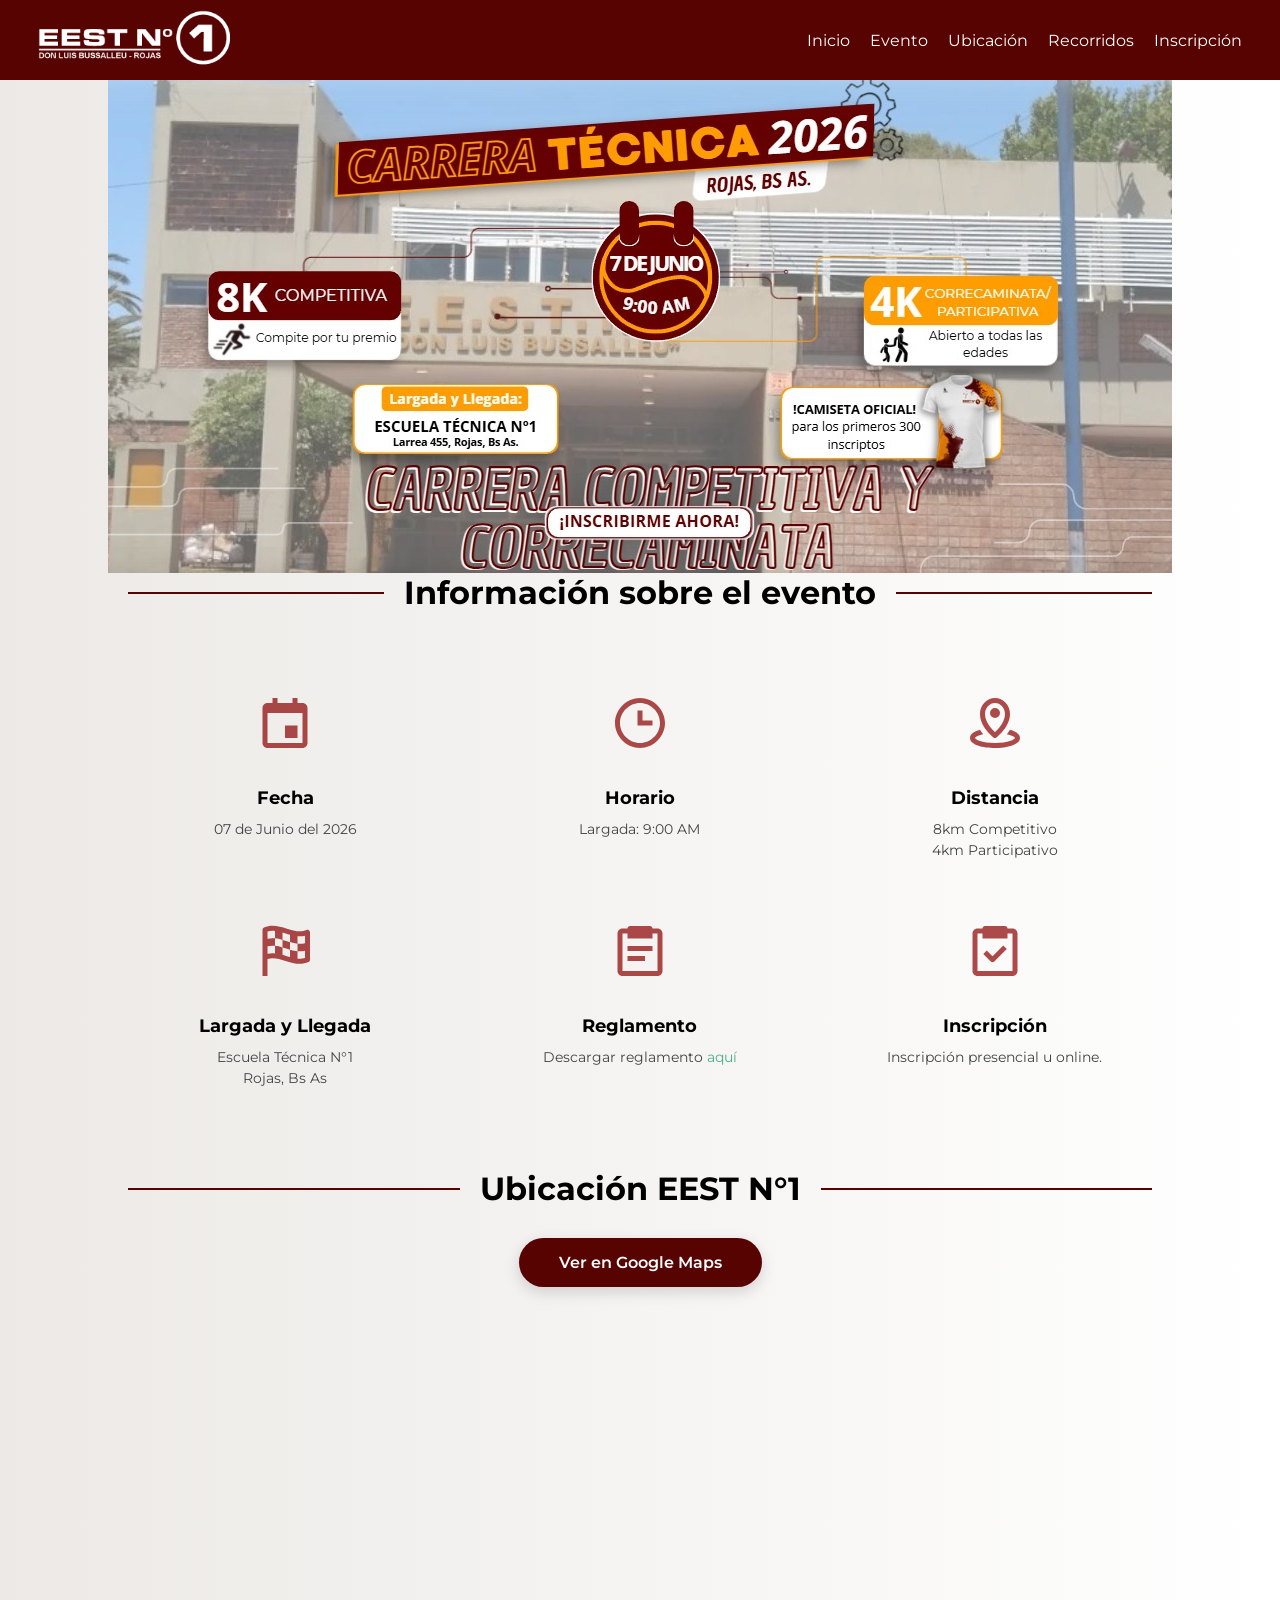
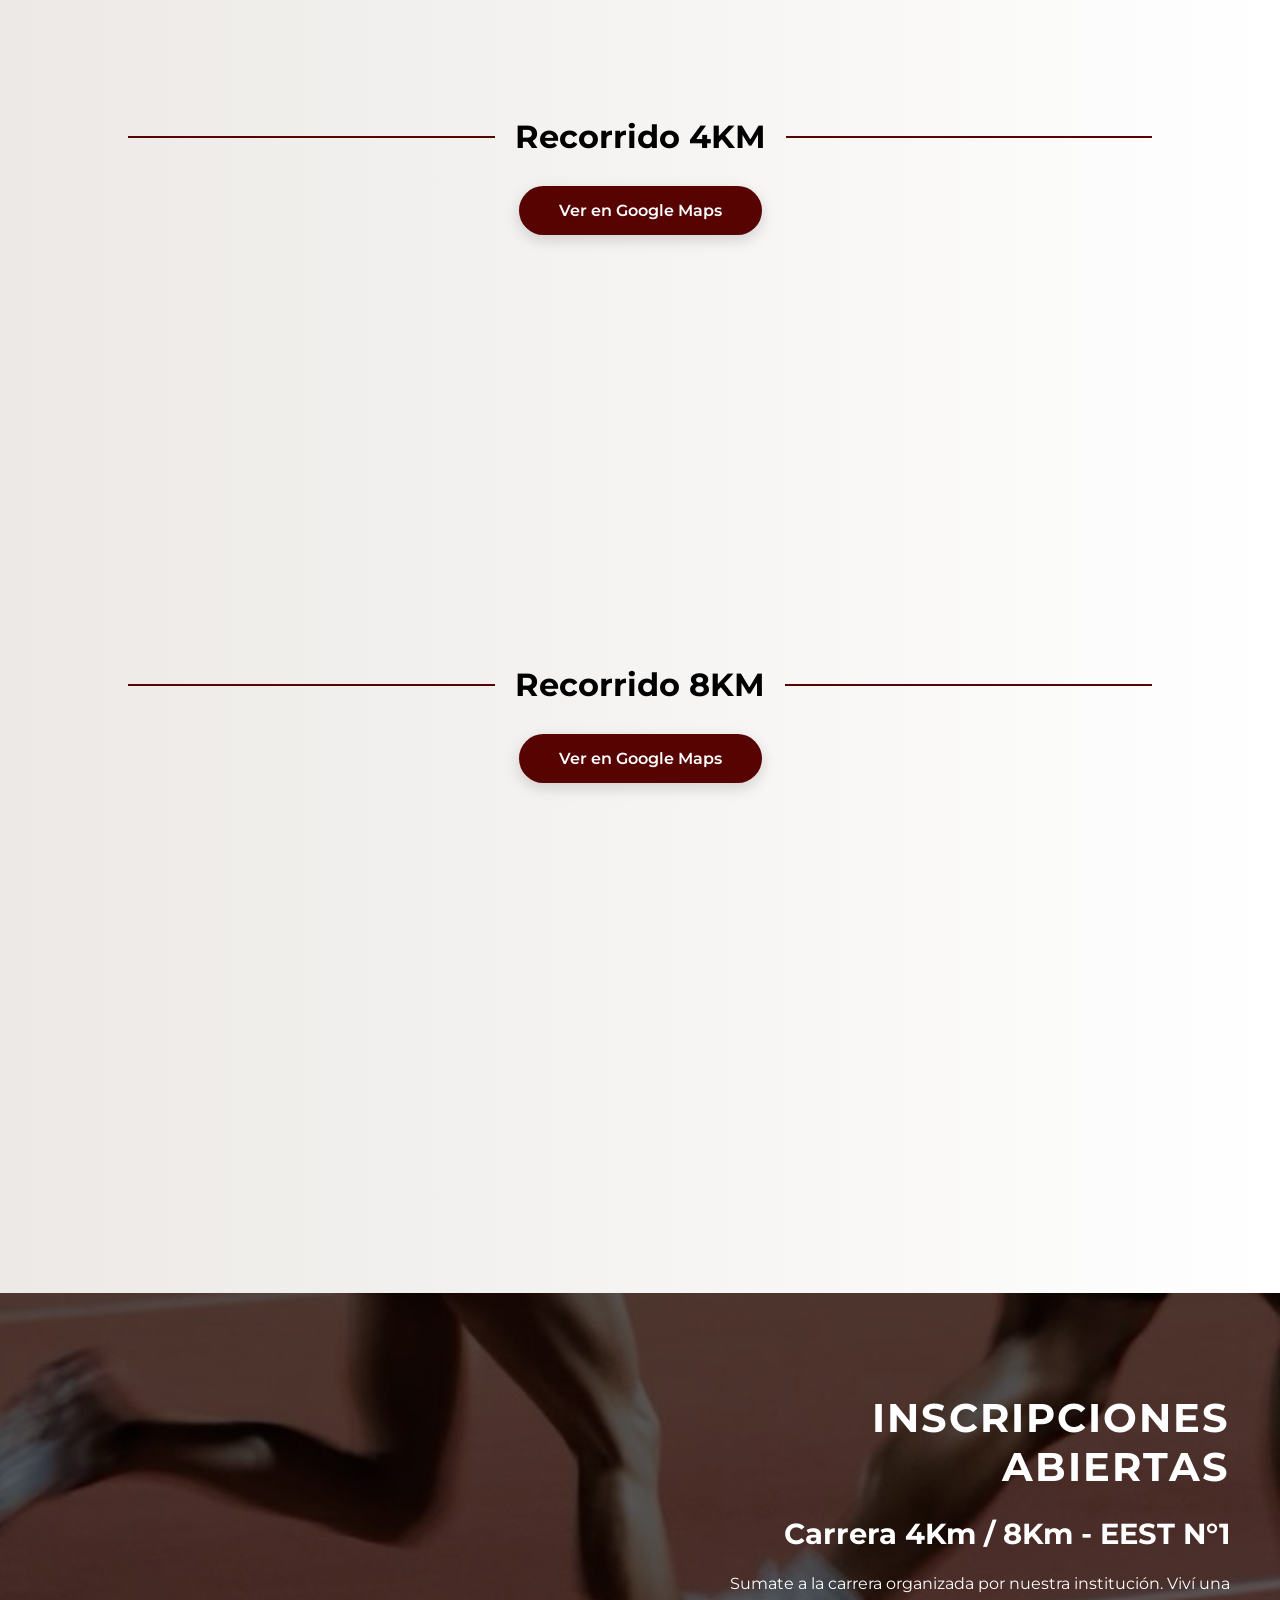
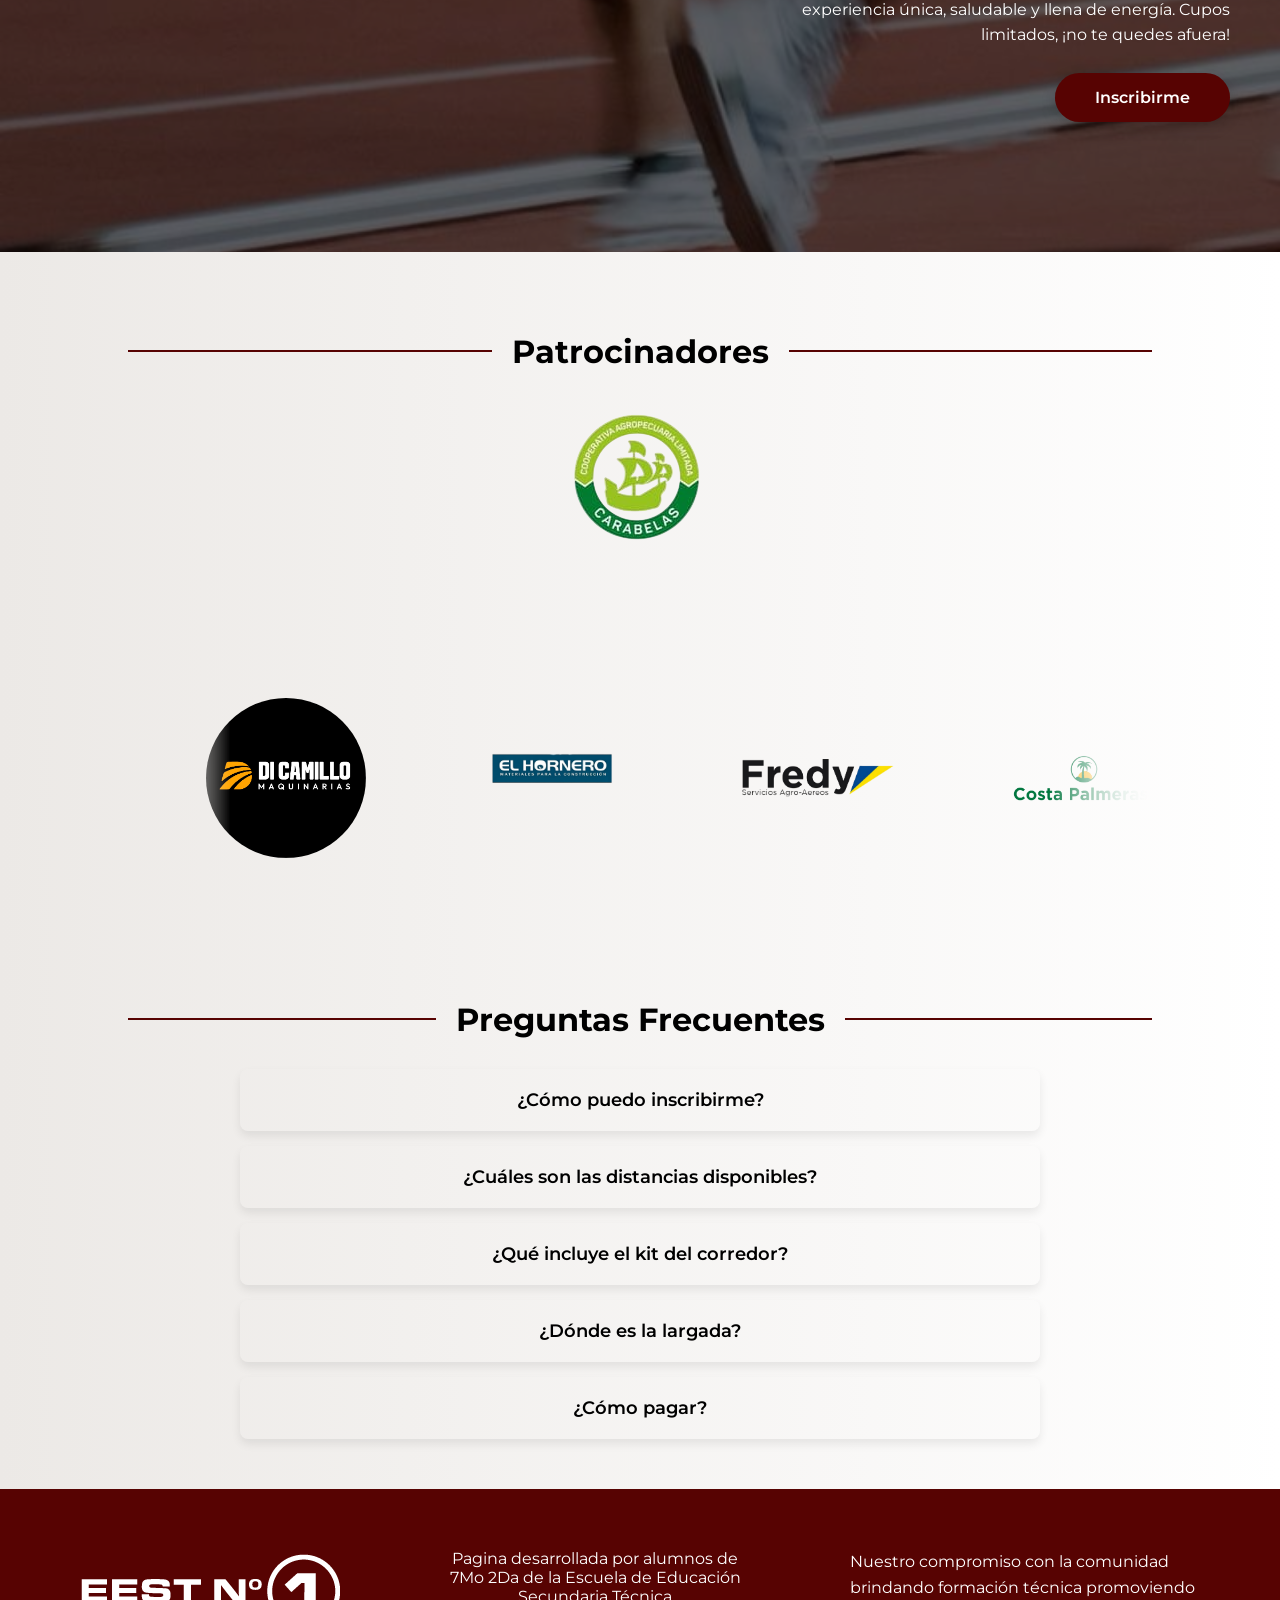
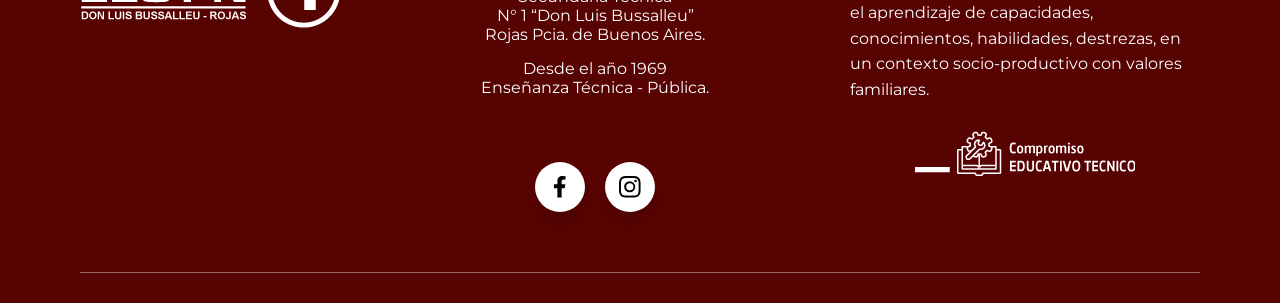
==== index.html @ df6d13e4 "Update index.html" ====
<!DOCTYPE html>
<html lang="es">
<head>
<meta charset="UTF-8">
<meta name="viewport" content="width=device-width, initial-scale=1.0">
<title>Carrera Tecnica | Inicio</title>
<link rel="stylesheet" href="styles.css">
<link rel="stylesheet" href="footer.css">
<link rel="preconnect" href="https://fonts.googleapis.com">
<link rel="preconnect" href="https://fonts.gstatic.com" crossorigin>
<link rel="icon" type="image/png" href="img/juan">
<link href="https://fonts.googleapis.com/css2?family=Dancing+Script:wght@400..700&family=GFS+Didot&family=Montserrat:ital,wght@0,100..900;1,100..900&display=swap" rel="stylesheet">
</head>
<body>

<nav class="navbar">
    <a href="index.html" id="logo">
        <img src="img/logotecnicablanco.png" alt="Logo">
    </a>
    
    <ul class="nav-menu">
        <li><a href="https://eestn1.github.io/EESTN1/">Inicio</a></li>
        <li><a href="#evento">Evento</a></li>
        <li><a href="#ubicacion">Ubicación</a></li>
        <li><a href="#recorridos">Recorridos</a></li>
        <li><a href="form.html">Inscripción</a></li>
    </ul>
    <div class="hamburger">
            <span></span>
            <span></span>
            <span></span>
    </div>

</nav>

<header class="hero">
    <a href="form.html">
        <picture>
            <source media="(max-width: 1024px)" srcset="img/flyercelular.jpeg">
            <img src="img/flyerescuela2.jpeg" alt="">
        </picture>
    </a>
</header>


<section class="info-carrera section" id="evento">
    <h2>Información sobre el evento</h2>
<div class="info-grid">

<div class="info-item">
<img src="icons/bx-calendar-event.svg" alt="">
<h3>Fecha</h3>
<p>07 de Junio del 2026</p>
</div>

<div class="info-item">
<img src="icons/bx-clock.svg" alt="">
<h3>Horario</h3>
<p>Largada: 9:00 AM</p>
</div>

<div class="info-item">
<img src="icons/bx-location-alt-2.svg" alt="">
<h3>Distancia</h3>
<p>8km Competitivo<br>4km Participativo</p>
</div>

<div class="info-item">
<img src="icons/bx-flag-chequered.svg" alt="">
<h3>Largada y Llegada</h3>
<p>Escuela Técnica N°1<br>Rojas, Bs As</p>
</div>

<div class="info-item">
<img src="icons/bx-clipboard-detail.svg" alt="">
<h3>Reglamento</h3>
<p>Descargar reglamento <a href="img/REGLAMENTO.pdf">aquí</a></p>
</div>

<div class="info-item">
<img src="icons/bx-clipboard-check.svg" alt="">
<h3>Inscripción</h3>
<p>Inscripción presencial u online.</p>
</div>

</div>

</section>


<section class="mapa section" id="ubicacion">

<h2>Ubicación EEST N°1</h2>
<a 
href="https://maps.app.goo.gl/jA36ENXCxwwSy51i8?g_st=aw" 
target="_blank" 
class="btn">
Ver en Google Maps
</a>

<div class="mapa-container">

<iframe src="https://www.google.com/maps/embed?pb=!1m18!1m12!1m3!1d3299.773086565177!2d-60.738857599999996!3d-34.2032737!2m3!1f0!2f0!3f0!3m2!1i1024!2i768!4f13.1!3m3!1m2!1s0x95b857173bed831d%3A0xd2a5bfb184d5431d!2sEscuela%20Tecnica%20N%C3%BAmero%201%20Luis%20Busalleu!5e0!3m2!1ses-419!2sar!4v1773706766606!5m2!1ses-419!2sar" width="600" height="450" style="border:0;" allowfullscreen="" loading="lazy" referrerpolicy="no-referrer-when-downgrade"></iframe>

</div>

</section>

<section class="mapa section" id="recorridos">

<h2>Recorrido 4KM</h2>
<a 
href="https://www.google.com/maps/d/embed?mid=1Mu95A45RGHjmmuVqJj4mWYNo9ZZLLTU&ehbc=2E312F" 
target="_blank" 
class="btn">
Ver en Google Maps
</a>

<div class="mapa-container mapitadown">

<iframe src="https://www.google.com/maps/d/embed?mid=1Mu95A45RGHjmmuVqJj4mWYNo9ZZLLTU&ehbc=2E312F" width="640" height="480"></iframe>

</div>

</section>

<section class="mapa section" id="ubicacion">

<h2>Recorrido 8KM</h2>
<a 
href="https://www.google.com/maps/d/embed?mid=15_bU_yK0G8Tf-vPU9iKFI0D5HXNZdhg&ehbc=2E312F" 
target="_blank" 
class="btn">
Ver en Google Maps
</a>

<div class="mapa-container mapitadown">

<iframe src="https://www.google.com/maps/d/embed?mid=15_bU_yK0G8Tf-vPU9iKFI0D5HXNZdhg&ehbc=2E312F" width="640" height="480"></iframe>

</div>

</section>

<section class="hero-inscripcion">
    <div class="overlay"></div>

    <div class="contenido">
    <h2> INSCRIPCIONES ABIERTAS </h2>
    <h3>Carrera 4Km / 8Km - EEST N°1</h3>

    <p>
        Sumate a la carrera organizada por nuestra institución.
        Viví una experiencia única, saludable y llena de energía.
        Cupos limitados, ¡no te quedes afuera!
    </p>

    <a href="form.html" class="btn">
        Inscribirme
    </a>
    </div>
</section>
<section id="Patrocinadores" class="section">
    
    <h2>Patrocinadores</h2>

    <div class="copfija">
        <img src="img/copcarabelas-Photoroom.png">
    </div>
    
    <div class="carrusel">

         <div class="carrusel">


        <div class="grupo">
            <div class="card"><img src="img/dicamilo.png" id="pura3"></div>
            <div class="card"><img src="img/elhornerophoyoroom.png"></div>
            <div class="card"><img src="img/image-Photoroom.png"></div>
            <div class="card"><img src="img/costapal-Photoroom.png"></div>

            <div class="card"><img src="img/dicamilo.png" id="pura3"></div>
            <div class="card"><img src="img/image-Photoroom.png"></div>
            <div class="card"><img src="img/elhornerophoyoroom.png"></div>
            <div class="card"><img src="img/axionph.png"></div>

            <div class="card"><img src="img/dicamilo.png" id="pura3"></div>
            <div class="card"><img src="img/costapal-Photoroom.png"></div>
            <div class="card"><img src="img/image-Photoroom.png"></div>
            <div class="card"><img src="img/elhornerophoyoroom.png"></div>

            <div class="card"><img src="img/dicamilo.png" id="pura3"></div>
            <div class="card"><img src="img/image-Photoroom.png"></div>
            <div class="card"><img src="img/elhornerophoyoroom.png"></div>
            <div class="card"><img src="img/costapal-Photoroom.png"></div>
            <div class="card"><img src="img/echecopar.png"></div>
            
        </div>

        <div aria-hidden class="grupo">
            <div class="card"><img src="img/dicamilo.png" id="pura3"></div>
            <div class="card"><img src="img/elhornerophoyoroom.png"></div>
            <div class="card"><img src="img/image-Photoroom.png"></div>
            <div class="card"><img src="img/costapal-Photoroom.png"></div>

            <div class="card"><img src="img/dicamilo.png" id="pura3"></div>
            <div class="card"><img src="img/image-Photoroom.png"></div>
            <div class="card"><img src="img/elhornerophoyoroom.png"></div>
            <div class="card"><img src="img/axionph.png"></div>

            <div class="card"><img src="img/dicamilo.png" id="pura3"></div>
            <div class="card"><img src="img/costapal-Photoroom.png"></div>
            <div class="card"><img src="img/image-Photoroom.png"></div>
            <div class="card"><img src="img/elhornerophoyoroom.png"></div>

            <div class="card"><img src="img/dicamilo.png" id="pura3"></div>
            <div class="card"><img src="img/image-Photoroom.png"></div>
            <div class="card"><img src="img/elhornerophoyoroom.png"></div>
            <div class="card"><img src="img/costapal-Photoroom.png"></div>
            <div class="card"><img src="img/echecopar.png"></div>
        </div>


    </div>
</section>

<section class="faq section">
    <h2>Preguntas Frecuentes</h2>

    <div class="faq-container">

    <details class="faq-item">
        <summary>¿Cómo puedo inscribirme?</summary>
        <p>Puedes inscribirte completando el formulario online en esta página o de manera presencial en la Escuela Técnica N°1.</p>
    </details>

    <details class="faq-item">
        <summary>¿Cuáles son las distancias disponibles?</summary>
        <p>La carrera contará con dos modalidades: 8 km competitivos y 4 km participativos.</p>
    </details>

    <details class="faq-item">
    <summary>¿Qué incluye el kit del corredor?</summary>
    <p>El kit incluye remera oficial para los primeros 300 inscriptos, número de corredor y medalla finisher al completar la carrera. Hay premios para la carrera de 8km</p>
    </details>

    <details class="faq-item">
    <summary>¿Dónde es la largada?</summary>
    <p>La largada y llegada será en la Escuela Técnica N°1 de Rojas. Larrea 455</p>
    </details>

    <details class="faq-item">
    <summary>¿Cómo pagar?</summary>
    <p>En la sección de la inscripción hay dos métodos de pago: transferencia (CVU, alias) junto a los valores y un contacto para enviar el comprobante de pago, o abonando en efectivo en la institución. </p>
    </details>

    </div>

</section>


<footer class="footer">

    <div class="footer-container">

        <!-- Columna 1 -->
        <div class="footer-left">
            <img src="img/logotecnicablanco.png" alt="">
        </div>

        <!-- Columna 2 -->
        <div class="footer-center">
            <p>
                Pagina desarrollada por alumnos de 7Mo 2Da de la
                Escuela de Educación Secundaria Técnica <br>
                N° 1 “Don Luis Bussalleu” <br>
                Rojas Pcia. de Buenos Aires.
            </p>

            <p class="desde">
                Desde el año 1969 <br>
                Enseñanza Técnica - Pública.
            </p>

            <div class="social">
                <!-- From Uiverse.io by david-mohseni --> 
<ul class="wrapper">
  <li class="icon facebook">
    <span class="tooltip">Facebook</span>
    <svg
      viewBox="0 0 320 512"
      height="1.2em"
      fill="currentColor"
      xmlns="http://www.w3.org/2000/svg"
    >
      <path
        d="M279.14 288l14.22-92.66h-88.91v-60.13c0-25.35 12.42-50.06 52.24-50.06h40.42V6.26S260.43 0 225.36 0c-73.22 0-121.08 44.38-121.08 124.72v70.62H22.89V288h81.39v224h100.17V288z"
      ></path>
    </svg>
  </li>
  <li class="icon instagram">
    <span class="tooltip">Instagram</span>
    <svg
      xmlns="http://www.w3.org/2000/svg"
      height="1.2em"
      fill="currentColor"
      class="bi bi-instagram"
      viewBox="0 0 16 16"
    >
      <path
        d="M8 0C5.829 0 5.556.01 4.703.048 3.85.088 3.269.222 2.76.42a3.917 3.917 0 0 0-1.417.923A3.927 3.927 0 0 0 .42 2.76C.222 3.268.087 3.85.048 4.7.01 5.555 0 5.827 0 8.001c0 2.172.01 2.444.048 3.297.04.852.174 1.433.372 1.942.205.526.478.972.923 1.417.444.445.89.719 1.416.923.51.198 1.09.333 1.942.372C5.555 15.99 5.827 16 8 16s2.444-.01 3.298-.048c.851-.04 1.434-.174 1.943-.372a3.916 3.916 0 0 0 1.416-.923c.445-.445.718-.891.923-1.417.197-.509.332-1.09.372-1.942C15.99 10.445 16 10.173 16 8s-.01-2.445-.048-3.299c-.04-.851-.175-1.433-.372-1.941a3.926 3.926 0 0 0-.923-1.417A3.911 3.911 0 0 0 13.24.42c-.51-.198-1.092-.333-1.943-.372C10.443.01 10.172 0 7.998 0h.003zm-.717 1.442h.718c2.136 0 2.389.007 3.232.046.78.035 1.204.166 1.486.275.373.145.64.319.92.599.28.28.453.546.598.92.11.281.24.705.275 1.485.039.843.047 1.096.047 3.231s-.008 2.389-.047 3.232c-.035.78-.166 1.203-.275 1.485a2.47 2.47 0 0 1-.599.919c-.28.28-.546.453-.92.598-.28.11-.704.24-1.485.276-.843.038-1.096.047-3.232.047s-2.39-.009-3.233-.047c-.78-.036-1.203-.166-1.485-.276a2.478 2.478 0 0 1-.92-.598 2.48 2.48 0 0 1-.6-.92c-.109-.281-.24-.705-.275-1.485-.038-.843-.046-1.096-.046-3.233 0-2.136.008-2.388.046-3.231.036-.78.166-1.204.276-1.486.145-.373.319-.64.599-.92.28-.28.546-.453.92-.598.282-.11.705-.24 1.485-.276.738-.034 1.024-.044 2.515-.045v.002zm4.988 1.328a.96.96 0 1 0 0 1.92.96.96 0 0 0 0-1.92zm-4.27 1.122a4.109 4.109 0 1 0 0 8.217 4.109 4.109 0 0 0 0-8.217zm0 1.441a2.667 2.667 0 1 1 0 5.334 2.667 2.667 0 0 1 0-5.334z"
      ></path>
    </svg>
  </li>
</ul>

            </div>
        </div>

        <!-- Columna 3 -->
        <div class="footer-right">
            <p>
                Nuestro compromiso con la comunidad brindando formación técnica
                promoviendo el aprendizaje de capacidades, conocimientos,
                habilidades, destrezas, en un contexto socio-productivo con
                valores familiares.
            </p>

            <div class="compromiso">
                <img src="img/CompromisoEducativo.png" alt="">
            </div>
        </div>

    </div>

    <div class="footer-bottom">

    </div>

</footer>

<script src="main.js"></script>

</body>
</html>
---- styles.css ----
*{
    margin:0;
    padding:0;
    box-sizing:border-box;
    font-family: Montserrat, sans-serif;
}

html, body {
    margin: 0;
    padding: 0;
    width: 100%;
    max-width: 100%;
    overflow-x: hidden;
    overflow-y: auto;
}

body{
color: #000000;
background: linear-gradient(to left, #FFFFFF, #ECE9E6);
margin: 0;
padding: 0;
}

h3 { padding-top: 15px;}


/* NAVBAR */

.navbar{
    display:flex;
    justify-content:space-between;
    align-items:center;
    padding:6px 3%;
    background: #570302;
    color:white;
    position:fixed;
    top:0;
    left:0;
    width:100%;
    z-index:10;
    height: 80px;
}

.navbar img{
    width: 15vw;
}
.navbar .nav-menu {
    display: flex;
    list-style: none;
    gap: 20px;
}

.navbar a{
    color: #ffffff;
    text-decoration:none;
    border-bottom: 2px solid transparent;
    transition: 0.3s ease;
    align-items: center;
    text-align: center;
    justify-content: center;
}

.navbar a:hover{
    border-color: #ffffff;
}

.hamburger span {
    width: 25px;
    height: 3px;
    background: white;
    border-radius: 3px;
    transition: 0.4s ease;
}
.hamburger {
    display: none;
    flex-direction: column;
    cursor: pointer;
    gap: 6px;
}

.hamburger.active span:nth-child(1) {
    transform: rotate(45deg) translateY(12px);
}

.hamburger.active span:nth-child(2) {
    opacity: 0;
}

.hamburger.active span:nth-child(3) {
    transform: rotate(-45deg) translateY(-12px);
}
#logo{
    border: none
}


/* HERO */

.hero{
height: calc(100vh - 50px);
padding-top: 12vh;
display:flex;
flex-direction:column;
justify-content:center;
align-items:center;
text-align:center;
color:white;
}

.hero img{
    position: relative;
    z-index: 1;
    max-width: 100%;
    max-height: calc(100vh);
    object-fit: contain;
    transition: 0.3s ease;
    margin: 0;
    padding: 0;
}

.hero img:hover{
    opacity: 0.9;
}


.hero h1{
font-size:60px;
margin-bottom:10px;
}

.hero p{
font-size:20px;
margin-bottom:20px;
}

/* SECCIONES */

.section{
padding:0px 10%;
padding-top: 100px;
text-align:center;
}

.section h2{
margin-bottom:30px;
font-size:32px;
display: flex;
align-items: center;
justify-content: center;
gap: 20px;
}

.info-carrera h2{
    padding-bottom: 5%;
}

.section h2::before, .section h2::after {
    content: '';
    flex: 1;
    height: 2px;
    background: #570302;
}






/* CARDS */

.cards{
display:flex;
justify-content:center;
gap:30px;
flex-wrap:wrap;
}

.card{
background:none;
padding:30px;
border-radius:10px;
width:250px;
}

/* CRONOGRAMA */

.cronograma{
list-style:none;
font-size:18px;
}

.cronograma li{
margin:10px 0;
}

/* FORMULARIO */

.form{
display:flex;
flex-direction:column;
max-width:400px;
margin:auto;
gap:15px;
}

.form input,
.form select{
padding:12px;
border:1px solid #ffffff;
border-radius:5px;
}

.form button{
padding:12px;
border:none;
background: #570302;
color:white;
font-weight:bold;
border-radius:5px;
cursor:pointer;
}

.carrusel{
    margin: 30px auto;
    width: 100%;
    display: flex;
    overflow-x: auto;
        mask-image: linear-gradient(
        to right,
        transparent,
        black 10%,
        black 90%,
        transparent
    );
    position: relative;
}

.carrusel img{
    width: 20vw;
}

.carrusel::-webkit-scrollbar{
    display: none;
}

.copfija{
    display: flex;
    justify-content: center;
    align-items: center;

    margin: 30px 0; /* espacio arriba y abajo */
}


.grupo{
    display: flex;
    align-items: center;
    justify-content: center;
    gap: 1em;
    animation: mover 15s linear infinite;
    padding-right: 1em;
}

.card img{
    flex: 0 0 5em;
    padding: 1em;
    font-size: 3rem;
    border-radius: .2em;
    text-align: center;
    align-content: center;
}

#pura3{
    border-radius: 50%;
}

.info-carrera{
padding:80px 10%;
}

.info-grid{
display:grid;
grid-template-columns:repeat(3,1fr);
gap:60px 40px;
text-align:center;
}

.info-item img{
width:60px;
margin-bottom:15px;
opacity:0.7;
}

.info-item h3{
margin-bottom:10px;
font-size:18px;
}

.info-item p{
font-size:14px;
color:#444;
line-height:1.5;
}

.info-item a{
color:#4cae8c;
text-decoration:none;
}


.faq-container{
max-width:800px;
margin:auto;
display:flex;
flex-direction:column;
gap:15px;
}

.faq-item{
padding:20px;
border-radius:8px;
cursor:pointer;
box-shadow:0 5px 10px rgba(0,0,0,0.08);
}

.faq-item summary{
font-weight:600;
font-size:18px;
list-style:none;
}

.faq-item summary::-webkit-details-marker{
display:none;
}

.faq-item p{
margin-top:10px;
color:#444;
line-height:1.5;
}

.hero-inscripcion {
  position: relative;
  height: auto;
  background: url("img/download.jfif") center/cover no-repeat;
  display: flex;
  align-items: center;
  justify-content: flex-end;
  padding: 100px 50px;
  margin: 5rem 0;
}

/* Overlay oscuro tipo el de tu imagen */
.hero-inscripcion .overlay {
  position: absolute;
  inset: 0;
  background: rgba(0, 0, 0, 0.6);
}

/* Contenido */
.hero-inscripcion .contenido {
  position: relative;
  max-width: 500px;
  color: #fff;
  text-align: right;
}

.hero-inscripcion h2 {
  font-size: 2.5rem;
  margin-bottom: 10px;
  letter-spacing: 2px;
}

.hero-inscripcion h3 {
  font-size: 1.8rem;
  margin-bottom: 20px;
}

.hero-inscripcion p {
  font-size: 1rem;
  line-height: 1.6;
  margin-bottom: 25px;
}

/* Botón */
.btn {
  display:inline-block;
background: #570302;
color:white;
padding:15px 40px;
border-radius:40px;
font-weight:600;
text-decoration:none;
margin-bottom:30px;
box-shadow:0 5px 15px rgba(0,0,0,0.15);
transition: transform 0.3s ease;
}

.btn:hover {
  transform: scale(1.1);
}

.mapa{
text-align:center;
}

.btn-maps{
display:inline-block;
background: #570302;
color:white;
padding:15px 40px;
border-radius:40px;
font-weight:600;
text-decoration:none;
margin-bottom:30px;
box-shadow:0 5px 15px rgba(0,0,0,0.15);
}

.mapa-container{
    position: relative;
  width: 100%;
  height: 400px; /* ajustá esto si querés */
  overflow: hidden;
}

.mapa-container iframe{
width:100%;
height:100%;
border:none;
}

.mapitadown {
  position: relative;
  width: 100%;
  height: 400px; /* ajustá esto si querés */
  overflow: hidden;
}

.mapitadown iframe {
  position: absolute;
  top: -70px; /* 🔥 esto "corta" la parte de arriba */
  left: 0;
  width: 100%;
  height: 520px; /* más alto para compensar el recorte */
  border: 0;
}

@keyframes mover{
    from {translate: 0;}
    to {translate: -100%;}
}


/* ===================== MEDIA QUERIES RESPONSIVE ===================== */

/* PANTALLA MEDIA (1025px - 1280px) */
@media (max-width: 1280px) and (min-width: 1025px) {
    * {
        margin: 0;
        padding: 0;
    }
    
    .hero {
        height: auto;
        padding-top: 80px;
        padding-bottom: 0;
        margin: 0;
    }
    
    .hero img {
        width: 100%;
        max-width: 100%;
        margin: 0;
        padding: 0;
        height: auto;
        display: block;
    }
    
    .section {
        margin: 0;
        padding-top: 0;
    }
}

/* TABLET (768px - 1024px) */
@media (max-width: 1024px) {
    .navbar {
        padding: 6px 2%;
    }
    
    .navbar .nav-menu {
        gap: 15px;
    }
    
    .navbar a {
        font-size: 14px;
    }
    
    img {
        width: 20vw;
    }
    
    .carrusel img {
        width: 25vw;
    }
    
    .hero {
        height: auto;
        padding-top: 80px;
        padding-bottom: 0;
        margin: 0;
    }
    
    .hero img {
        width: 100%;
        max-width: 100%;
        margin: 0;
        padding: 0;
        height: auto;
        display: block;
    }
    
    .hero h1 {
        font-size: 45px;
    }
    
    .hero p {
        font-size: 16px;
    }
    
    .section {
        padding: 60px 8%;
        margin: 0;
    }
    
    .section h2 {
        font-size: 28px;
        margin-bottom:50px;
    }

    .section h2::before,
    .section h2::after {
        flex: 1;
    }
    
    .info-grid {
        grid-template-columns: repeat(3, 1fr);
        gap: 40px 30px;
    }
    
    .card {
        width: 200px;
    }

    .hero-inscripcion {
        padding: 80px 40px;
        margin: 4rem 0;
    }

    .hero-inscripcion h2 {
        font-size: 2.2rem;
    }

    .hero-inscripcion h3 {
        font-size: 1.6rem;
    }

    .hero-inscripcion p {
        font-size: 0.95rem;
    }
}

/* MOBILE (< 768px) */
@media (max-width: 768px) {
    html, body {
        margin: 0;
        padding: 0;
        width: 100%;
        overflow-x: hidden;
    }
    
    * {
        margin: 0;
        padding: 0;
    }
    
    .navbar {
        flex-wrap: wrap;
        justify-content: space-between;
        padding: 10px 0;
        gap: 0;
        position: fixed;
        left: 0;
        right: 0;
        width: 100%;
        margin: 0;
    }
    
    .navbar img {
        width: 150px;
        order: 1;
        margin-left: 10px;
    }
    
    .hamburger {
        display: flex;
        order: 2;
        margin-right: 10px;
    }

    .nav-menu {
        display: none !important;
        position: fixed;
        top: 90px;
        left: 0;
        right: 0;
        width: 100%;
        background: #570302;
        flex-direction: column;
        gap: 0;
        padding: 15px 0;
        z-index: 9;
        margin: 0;
        list-style: none;
    }
    
    .nav-menu.active {
        display: flex !important;
    }
    
    
    .nav-menu li {
        padding: 15px 20px;
        border-bottom: 1px solid rgba(255, 255, 255, 0.1);
    }
    
    .nav-menu a {
        display: block;
        font-size: 14px;
    }
    

    
    img {
        width: 30vw;
                height: auto;
    }
    
    .hero {
        height: auto;
        padding-top: 80px;
        padding-bottom: 0;
        margin: 0;
    }
    
    .hero h1 {
        font-size: 28px;
        line-height: 1.3;
    }
    
    .hero p {
        font-size: 14px;
    }

    .hero-inscripcion {
        padding: 60px 20px;
        margin: 3rem 0;
        justify-content: center;
        text-align: center;
    }

    .hero-inscripcion .contenido {
        max-width: 100%;
        text-align: center;
    }

    .hero-inscripcion h2 {
        font-size: 1.8rem;
    }

    .hero-inscripcion h3 {
        font-size: 1.3rem;
    }

    .hero-inscripcion p {
        font-size: 0.9rem;
    }
    
    .hero h3 {
        font-size: 12px;
        padding: 10px 5%;
    }

    .hero img {
        width: 100%;
        max-width: 100%;
        margin: 0;
        padding: 0;
        height: auto;
        display: block;
    }
    
    .section {
        padding: 40px 5%;
        margin: 0;
    }
    
    .section h2 {
        font-size: 20px;
    }

    .section h2::before,
    .section h2::after {
        flex: 1;
    }
    
    .carrusel {
        width: 95%;
        margin: 50px auto;
    }
    
    .carrusel img {
        width: 30vw;
    }
    
    .card {
        width: 150px;
        padding: 15px;
    }
    
    .card img {
        flex: 0 0 4em;
        padding: 0.5em;
    }
    
    .info-carrera {
        padding: 40px 5%;
    }
    
    .info-grid {
        grid-template-columns: repeat(3, 1fr);
        gap: 30px 20px;
    }
    
    .info-item img {
        width: 50px;
    }
    
    .info-item h3 {
        font-size: 16px;
    }
    
    .info-item p {
        font-size: 13px;
    }
    
    .cards {
        gap: 15px;
    }
    
    .cronograma {
        font-size: 14px;
    }
    
    .form {
        max-width: 100%;
        padding: 0 5%;
    }
    
    .form input,
    .form select {
        padding: 10px;
        font-size: 14px;
    }
    
    .form button {
        padding: 10px;
        font-size: 14px;
    }
    
    .faq-container {
        max-width: 100%;
        padding: 0 5%;
    }
    
    .faq-item {
        padding: 15px;
    }
    
    .faq-item summary {
        font-size: 16px;
    }
    
    .faq-item p {
        font-size: 13px;
    }
}

/* MOBILE PEQUEÑO (< 480px) */
@media (max-width: 480px) {
    html, body {
        margin: 0;
        padding: 0;
        width: 100%;
        overflow-x: hidden;
    }
    
    * {
        margin: 0;
        padding: 0;
    }
    
    .navbar {
        padding: 8px 0;
        margin: 0;
    }
    
    .navbar img {
        /* width: 200px; */
        margin-left: 10px;
    }
    
    .hamburger {
        margin-right: 10px;
    }
    
    .hamburger span {
        width: 20px;
        height: 2px;
    }
    
    .nav-menu {
        top: 70px !important;
    }
    
    .nav-menu li {
        padding: 12px 15px;
    }
    
    .nav-menu a {
        font-size: 12px;
    }
    
    .hero {
        height: auto;
        padding: 80px 0 0 0;
        margin: 0;
    }
    
    .hero img {
        width: 100%;
        max-width: 100%;
        margin: 0;
        padding: 0;
        height: auto;
        display: block;
    }
    
    .hero p {
        font-size: 12px;
    }
    
    .hero h3 {
        font-size: 11px;
    }

    .hero-inscripcion {
        padding: 40px 15px;
        margin: 2rem 0;
        justify-content: center;
        text-align: center;
    }

    .hero-inscripcion .contenido {
        max-width: 100%;
        text-align: center;
    }

    .hero-inscripcion h2 {
        font-size: 1.5rem;
    }

    .hero-inscripcion h3 {
        font-size: 1.1rem;
    }

    .hero-inscripcion p {
        font-size: 0.8rem;
    }
    
    .btn {
        padding: 8px 15px;
        font-size: 12px;
    }
    
    .section {
        padding: 30px 4%;
        margin: 0;
    }
    
    .carrusel img {
        width: 40vw;
    }

    
    .card {
        width: 120px;
        padding: 10px;
    }
    
    .info-grid {
        gap: 20px 15px;
    }
    
    .info-item h3 {
        font-size: 14px;
    }
    
    .info-item p {
        font-size: 10.9px;
    }
    
    .faq-container {
        padding: 0 10%;
    }
    
    .faq-item {
        padding: 12px;
    }
    
    .faq-item summary {
        font-size: 14px;
    }
    
    .faq-item p {
        font-size: 12px;
    }
}
---- footer.css ----
.footer{
    background: #570302;
    color:white;
    padding:60px 80px 20px 80px;
    margin-top: 50px;
}

.footer-container{
    display:flex;
    justify-content:space-between;
    align-items:flex-start;
}

.footer-left h1{
    font-size:40px;
    margin:0;
    display:flex;
    align-items:center;
    gap:10px;
}

.circle{
    border:4px solid white;
    border-radius:50%;
    padding:5px 12px;
}

.footer-left p{
    margin-top:5px;
    font-size:12px;
}

.footer-center{
    text-align:center;
    max-width:300px;
}

.desde{
    margin-top:15px;
}

.social{
    margin-top:15px;
}

/* From Uiverse.io by david-mohseni */ 
.wrapper {
  display: inline-flex;
  list-style: none;
  height: 120px;
  width: 100%;
  padding-top: 40px;
  font-family: "Poppins", sans-serif;
  justify-content: center;
}

.wrapper .icon {
  position: relative;
  background: #fff;
  color: #000;
  border-radius: 50%;
  margin: 10px;
  width: 50px;
  height: 50px;
  font-size: 18px;
  display: flex;
  justify-content: center;
  align-items: center;
  flex-direction: column;
  box-shadow: 0 10px 10px rgba(0, 0, 0, 0.1);
  cursor: pointer;
  transition: all 0.2s cubic-bezier(0.68, -0.55, 0.265, 1.55);
}

.wrapper .tooltip {
  position: absolute;
  top: 0;
  font-size: 14px;
  background: #fff;
  color: #fff;
  padding: 5px 8px;
  border-radius: 5px;
  box-shadow: 0 10px 10px rgba(0, 0, 0, 0.1);
  opacity: 0;
  pointer-events: none;
  transition: all 0.3s cubic-bezier(0.68, -0.55, 0.265, 1.55);
}

.wrapper .tooltip::before {
  position: absolute;
  content: "";
  height: 8px;
  width: 8px;
  background: #fff;
  bottom: -3px;
  left: 50%;
  transform: translate(-50%) rotate(45deg);
  transition: all 0.3s cubic-bezier(0.68, -0.55, 0.265, 1.55);
}

.wrapper .icon:hover .tooltip {
  top: -45px;
  opacity: 1;
  visibility: visible;
  pointer-events: auto;
}

.wrapper .icon:hover span,
.wrapper .icon:hover .tooltip {
  text-shadow: 0px -1px 0px rgba(0, 0, 0, 0.1);
}

.wrapper .facebook:hover,
.wrapper .facebook:hover .tooltip,
.wrapper .facebook:hover .tooltip::before {
  background: #1877f2;
  color: #fff;
}

.wrapper .instagram:hover,
.wrapper .instagram:hover .tooltip,
.wrapper .instagram:hover .tooltip::before {
  background: #e4405f;
  color: #fff;
}


.social i{
    margin:0 8px;
    font-size:18px;
    cursor:pointer;
}

.footer-right{
    max-width:350px;
    line-height:1.6;
}

.compromiso{
    margin-top:25px;
    display:flex;
    align-items:center;
    justify-content:center;
    gap:10px;
}



.linea{
    width:40px;
    height:3px;
    background:white;
}

.footer-bottom{
    margin-top:40px;
    border-top:1px solid rgba(255,255,255,0.4);
    padding-top:10px;
    font-size:12px;
    color:#ddd;
}

.footer h2 {
    display: flex;
    align-items: center;
    justify-content: center;
    gap: 20px;
    color: #ffffff;
}

.footer h2::before, .footer h2::after {
    content: '';
    flex: 1;
    height: 2px;
    background: #ffffff;
}

/* ===================== MEDIA QUERIES RESPONSIVE ===================== */

/* TABLET (768px - 1024px) */
@media (max-width: 1024px) {
    .footer {
        padding: 40px 50px 20px 50px;
    }

    .footer-container {
        flex-direction: column;
        gap: 30px;
    }

    .footer-left h1 {
        font-size: 32px;
    }

    .footer-left p {
        font-size: 11px;
    }

    .footer-center {
        max-width: 100%;
    }

    .footer-right {
        max-width: 100%;
        text-align: center;
    }

    .compromiso {
        justify-content: center;
    }

    .footer h2 {
        font-size: 24px;
    }

    .footer h2::before, .footer h2::after {
        flex: 1;
    }

    .wrapper {
        padding-top: 20px;
        height: 80px;
    }

    .wrapper .icon {
        width: 45px;
        height: 45px;
        font-size: 16px;
    }
}

/* MOBILE (< 768px) */
@media (max-width: 768px) {
    .footer {
        padding: 30px 20px 15px 20px;
        margin-top: 30px;
    }

    .footer-container {
        flex-direction: column;
        gap: 25px;
    }

    .footer-left h1 {
        font-size: 28px;
    }

    .footer-left p {
        font-size: 10px;
    }

    .footer-center {
        max-width: 100%;
        text-align: center;
    }

    .desde {
        font-size: 12px;
    }

    .footer-right {
        max-width: 100%;
        line-height: 1.5;
        font-size: 12px;
        text-align: center;
    }

    .wrapper {
        padding-top: 15px;
        height: 70px;
    }

    .wrapper .icon {
        width: 40px;
        height: 40px;
        font-size: 14px;
        margin: 8px;
    }

    .compromiso {
        margin-top: 15px;
        justify-content: center;
    }

    .linea {
        width: 30px;
        height: 2px;
    }

    .footer h2 {
        font-size: 18px;
    }

    .footer h2::before, .footer h2::after {
        flex: 1;
    }

    .footer-bottom {
        margin-top: 25px;
        padding-top: 8px;
        font-size: 10px;
    }
}

/* MOBILE PEQUEÑO (< 480px) */
@media (max-width: 480px) {
    .footer {
        padding: 20px 15px 12px 15px;
        margin-top: 20px;
    }

    .footer-container {
        flex-direction: column;
        gap: 20px;
    }

    .footer-left h1 {
        font-size: 22px;
    }

    .footer-left p {
        font-size: 9px;
    }

    .footer-center {
        max-width: 100%;
    }

    .desde {
        font-size: 11px;
        margin-top: 10px;
    }

    .social {
        margin-top: 10px;
    }

    .footer-right {
        max-width: 100%;
        font-size: 11px;
        text-align: center;
    }

    .wrapper {
        padding-top: 10px;
        height: 60px;
    }

    .wrapper .icon {
        width: 35px;
        height: 35px;
        font-size: 12px;
        margin: 6px;
    }

    .wrapper .tooltip {
        font-size: 12px;
        padding: 4px 6px;
    }

    .compromiso {
        margin-top: 12px;
        gap: 8px;
    }

    .linea {
        width: 25px;
        height: 2px;
    }

    .footer h2 {
        font-size: 16px;
        gap: 15px;
    }

    .footer h2::before, .footer h2::after {
        flex: 1;
    }

    .footer-bottom {
        margin-top: 15px;
        padding-top: 8px;
        font-size: 9px;
    }

    .social i {
        margin: 0 5px;
        font-size: 14px;
    }
}
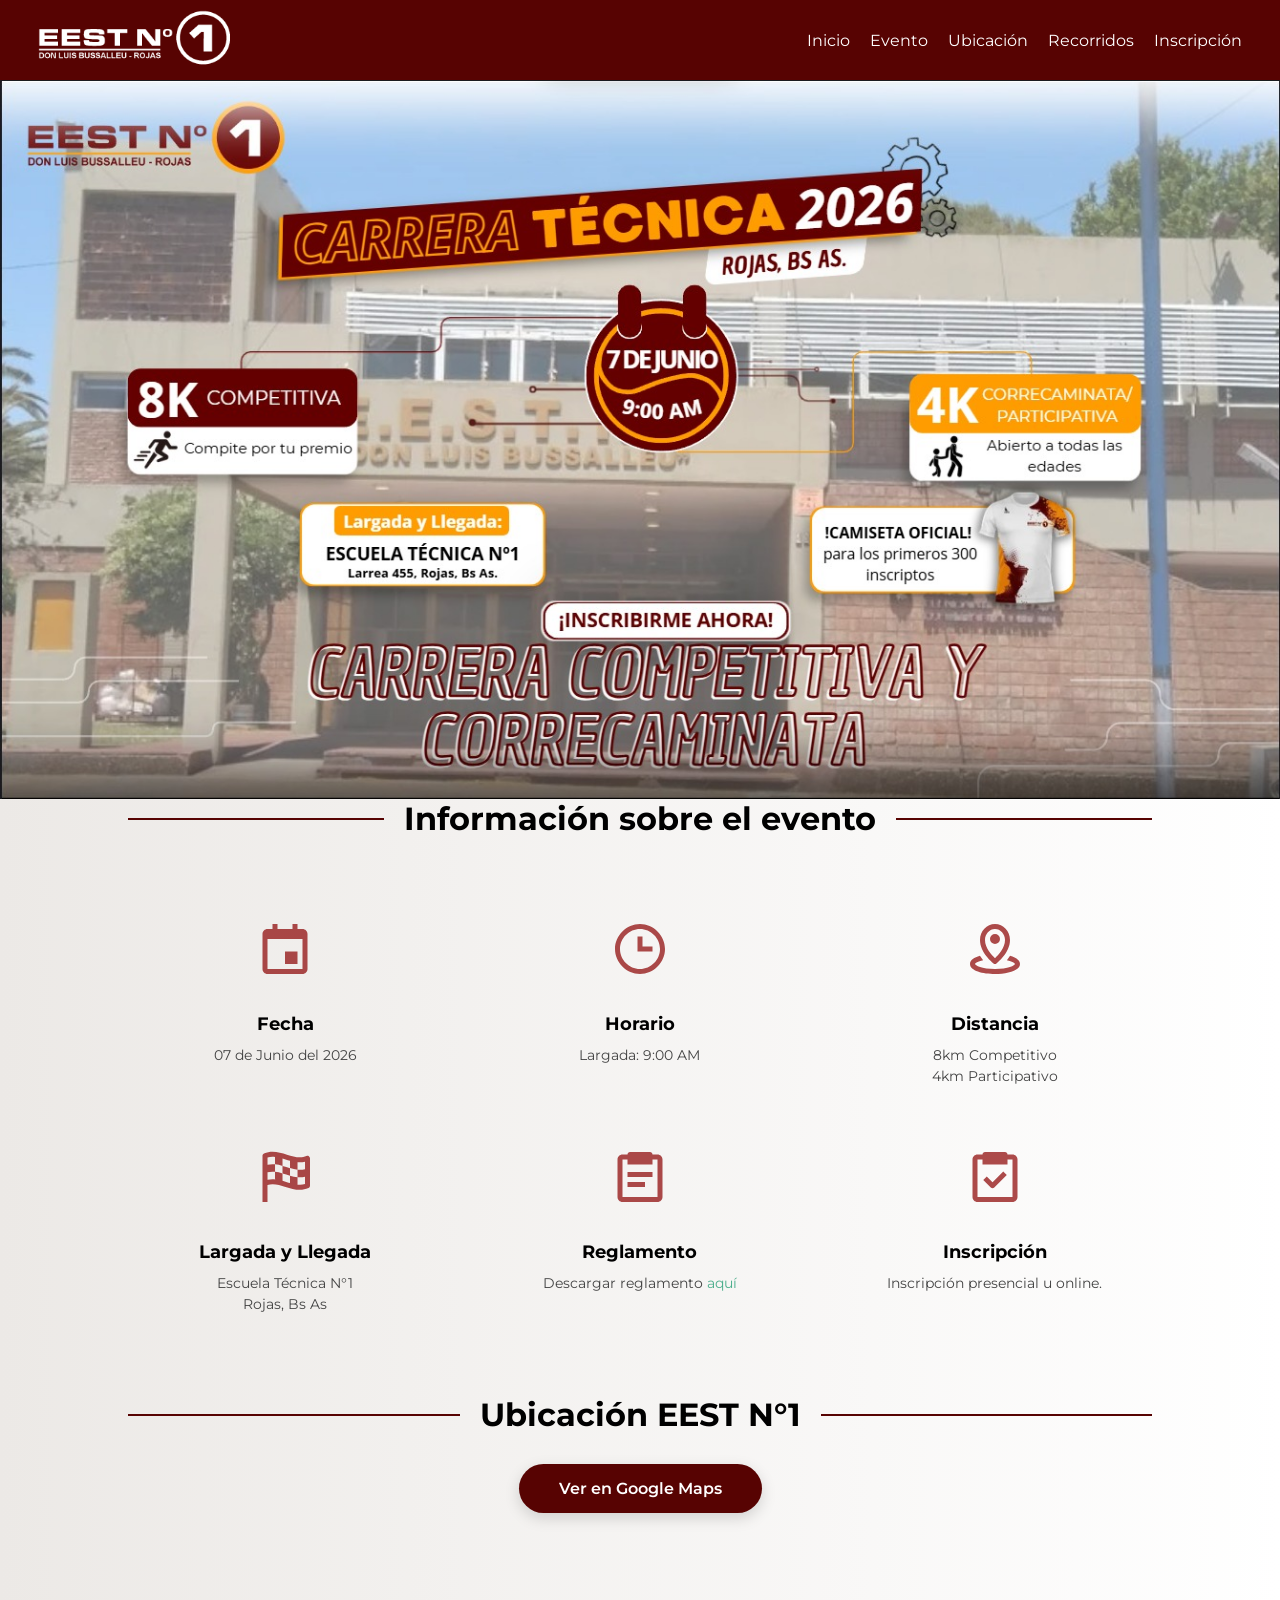
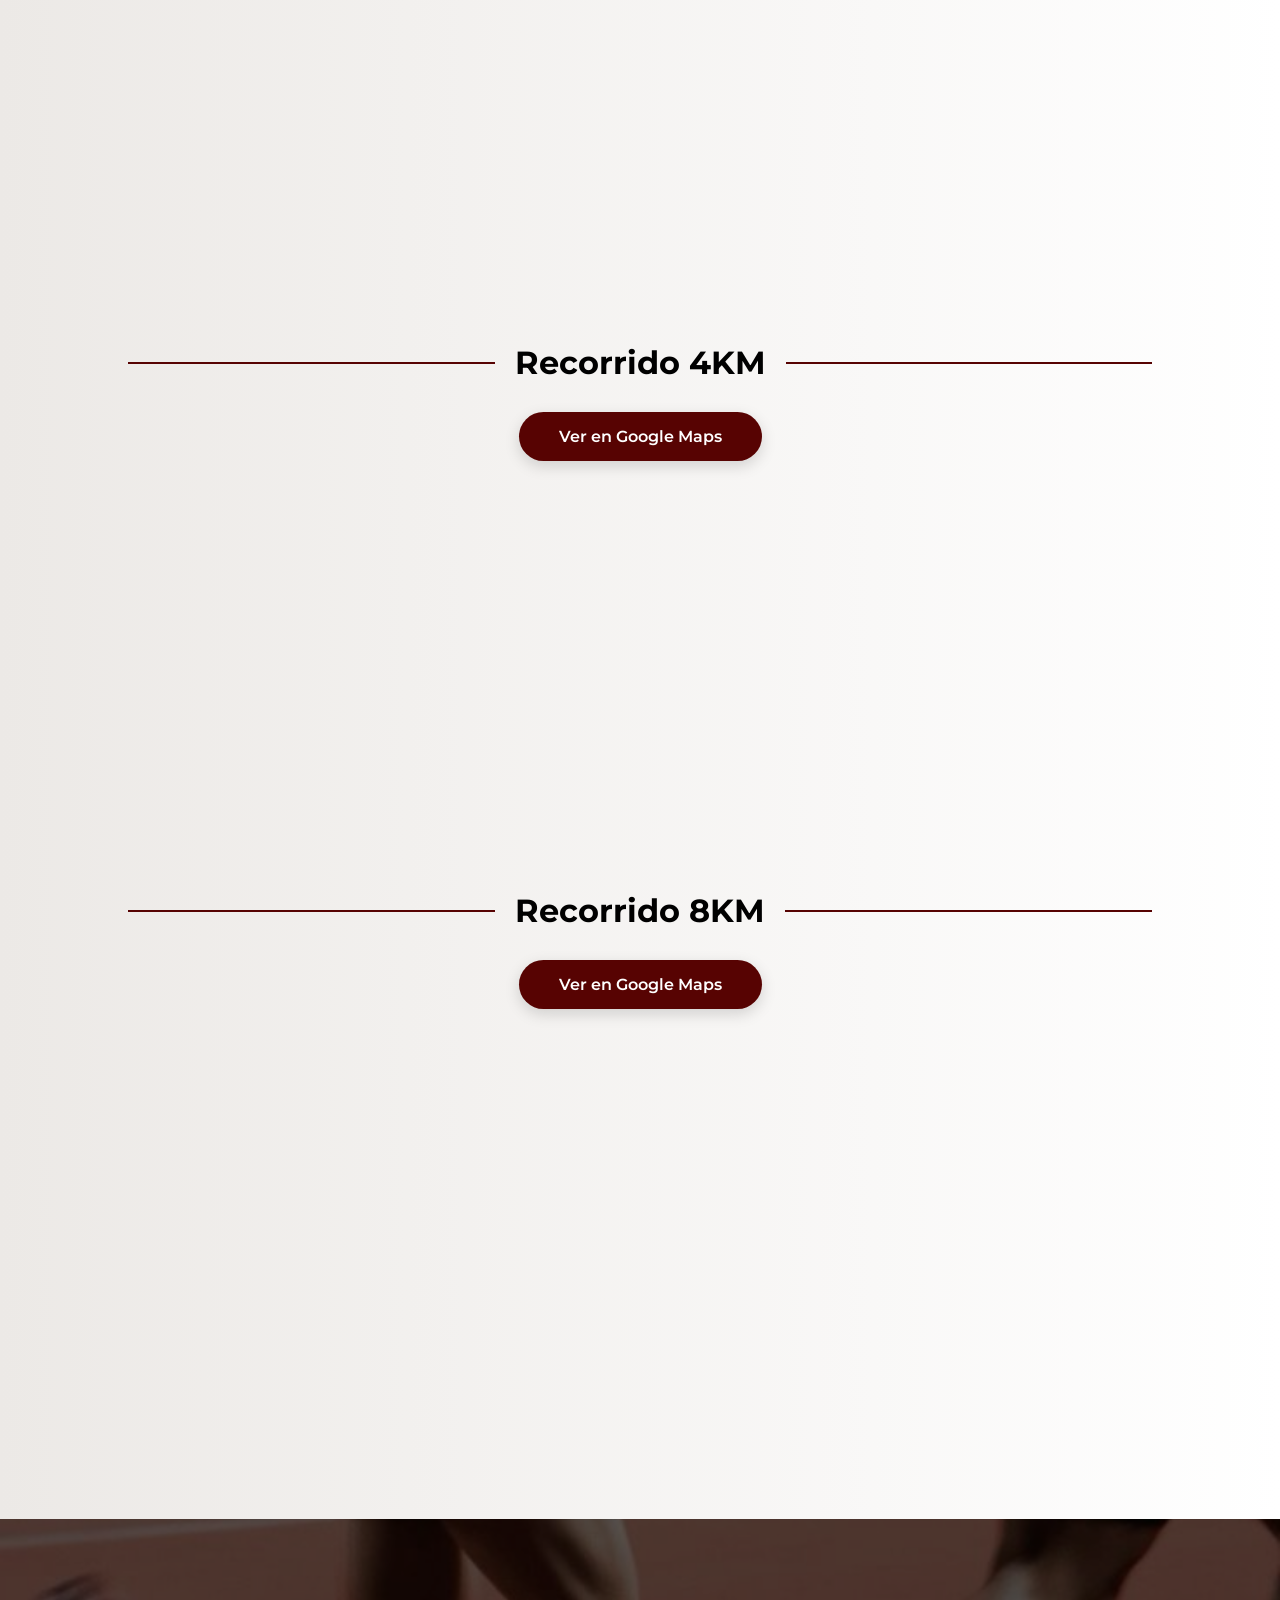
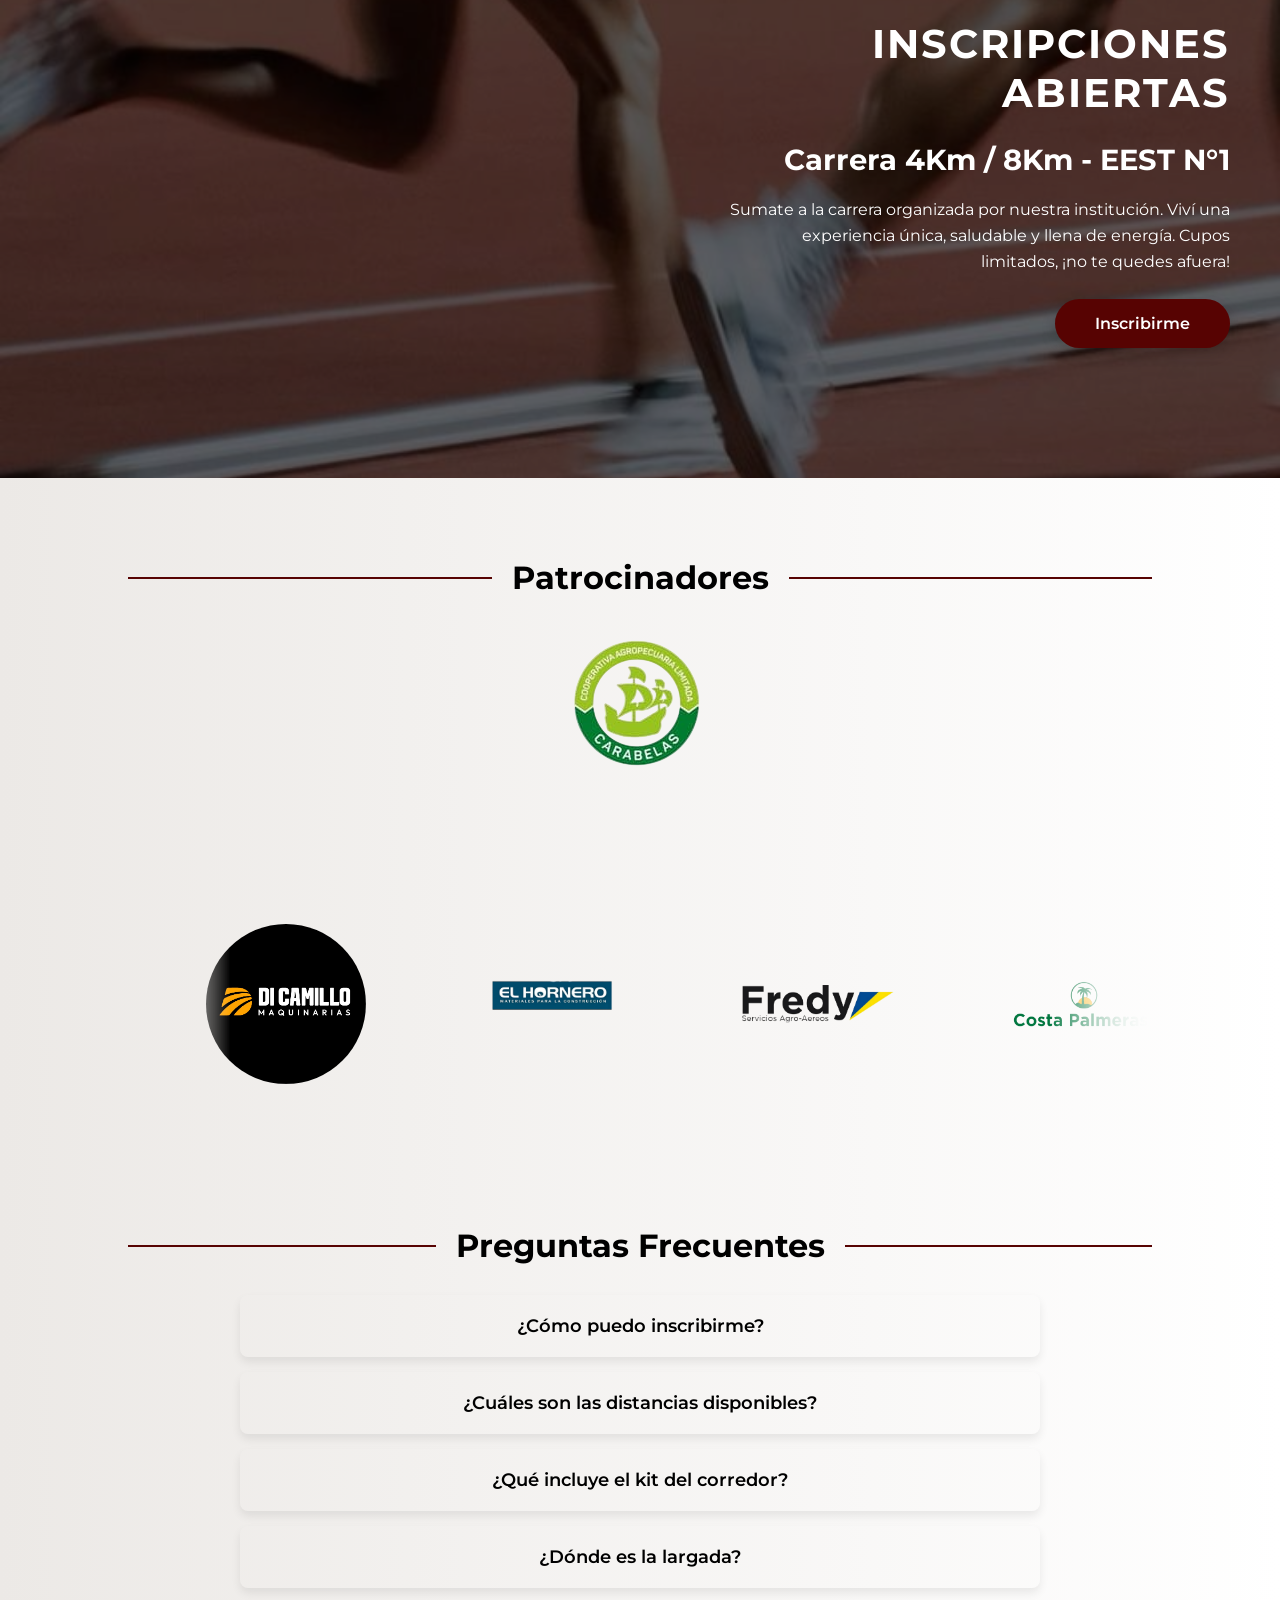
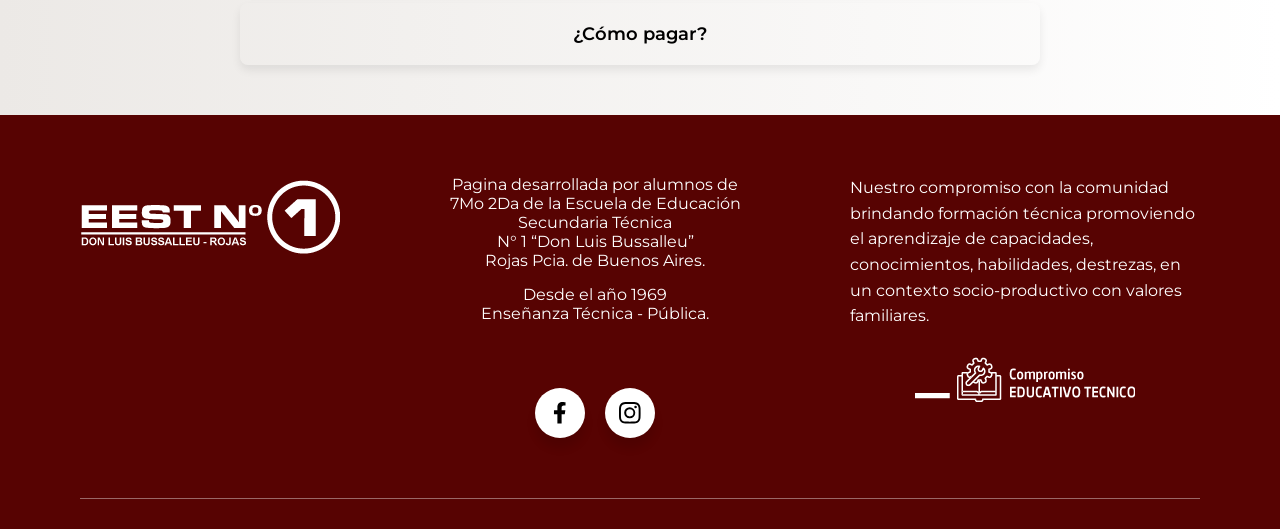
==== commit f1879639: "Update index.html" ====
--- a/index.html
+++ b/index.html
@@ -37,7 +37,7 @@
     <a href="form.html">
         <picture>
             <source media="(max-width: 1024px)" srcset="img/flyercelular.jpeg">
-            <img src="img/flyerescuela2.jpeg" alt="">
+            <img src="img/flyerescuela.jpeg" alt="">
         </picture>
     </a>
 </header>
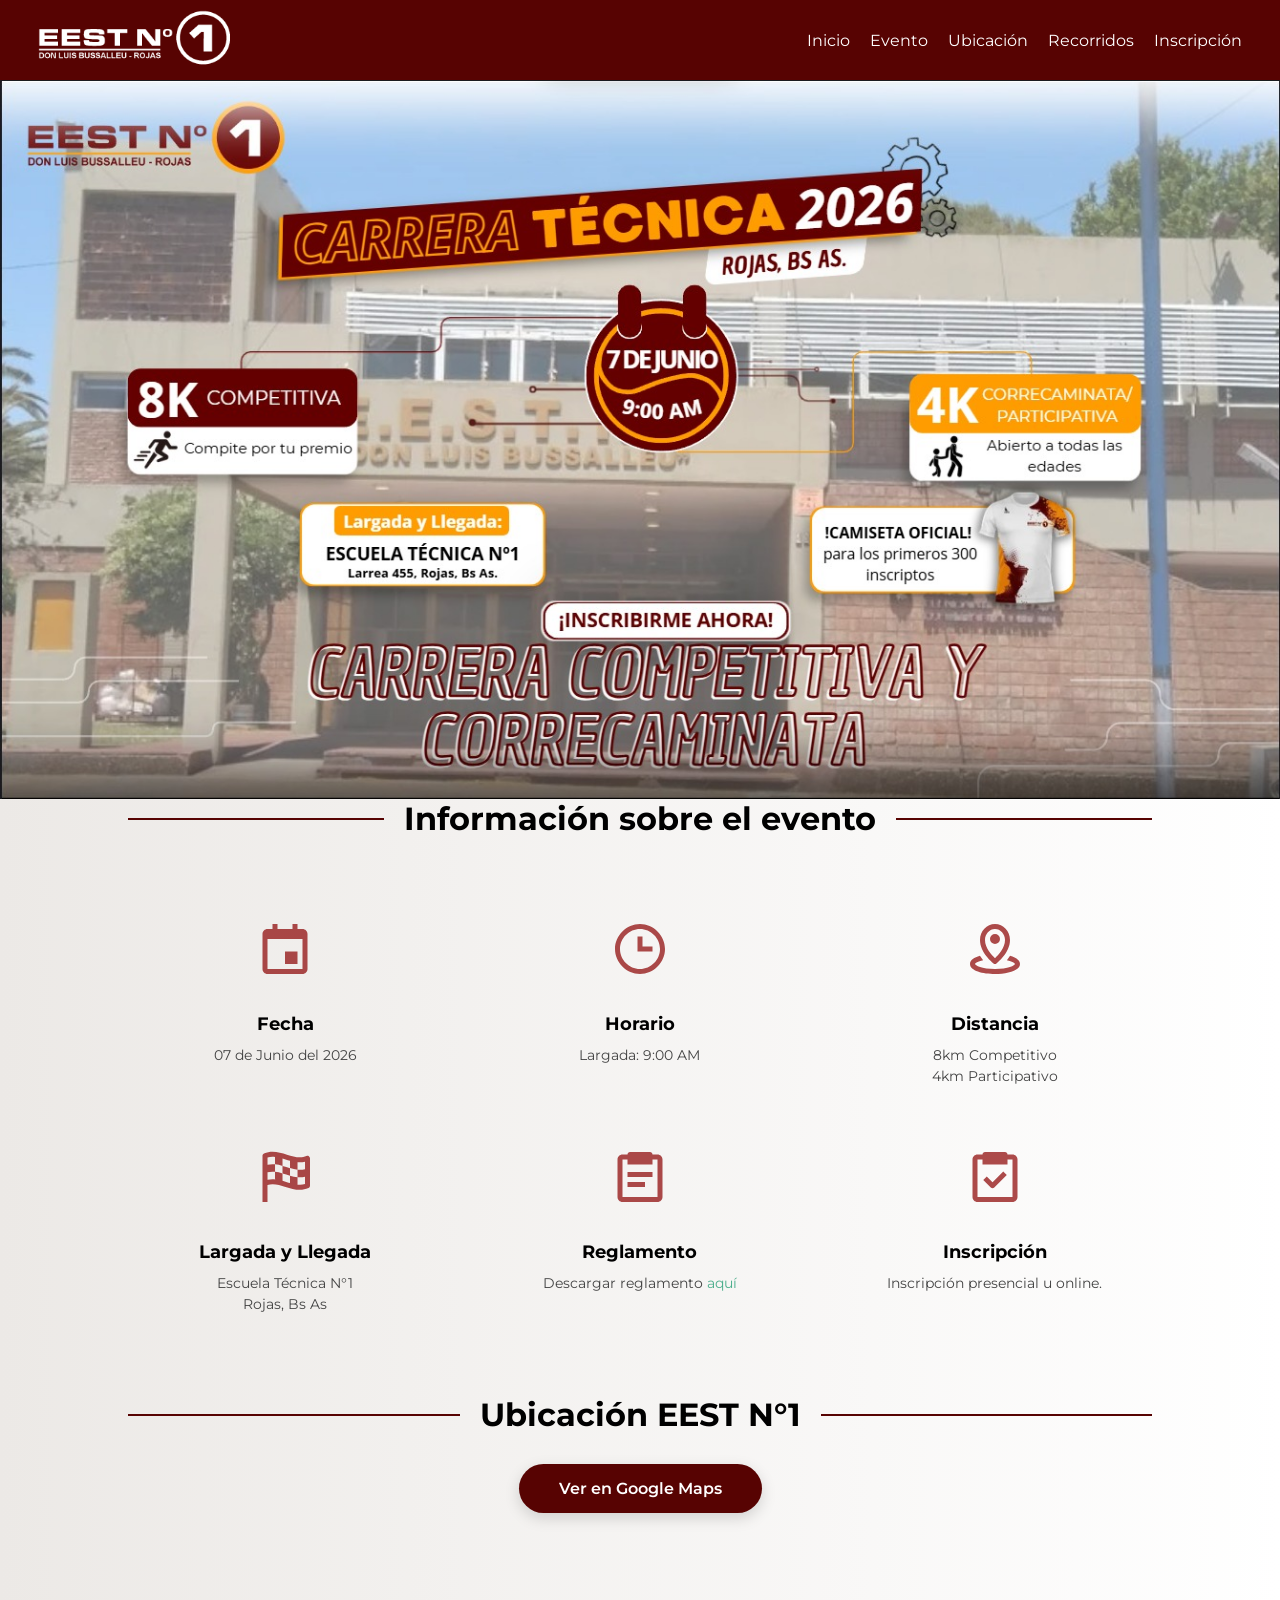
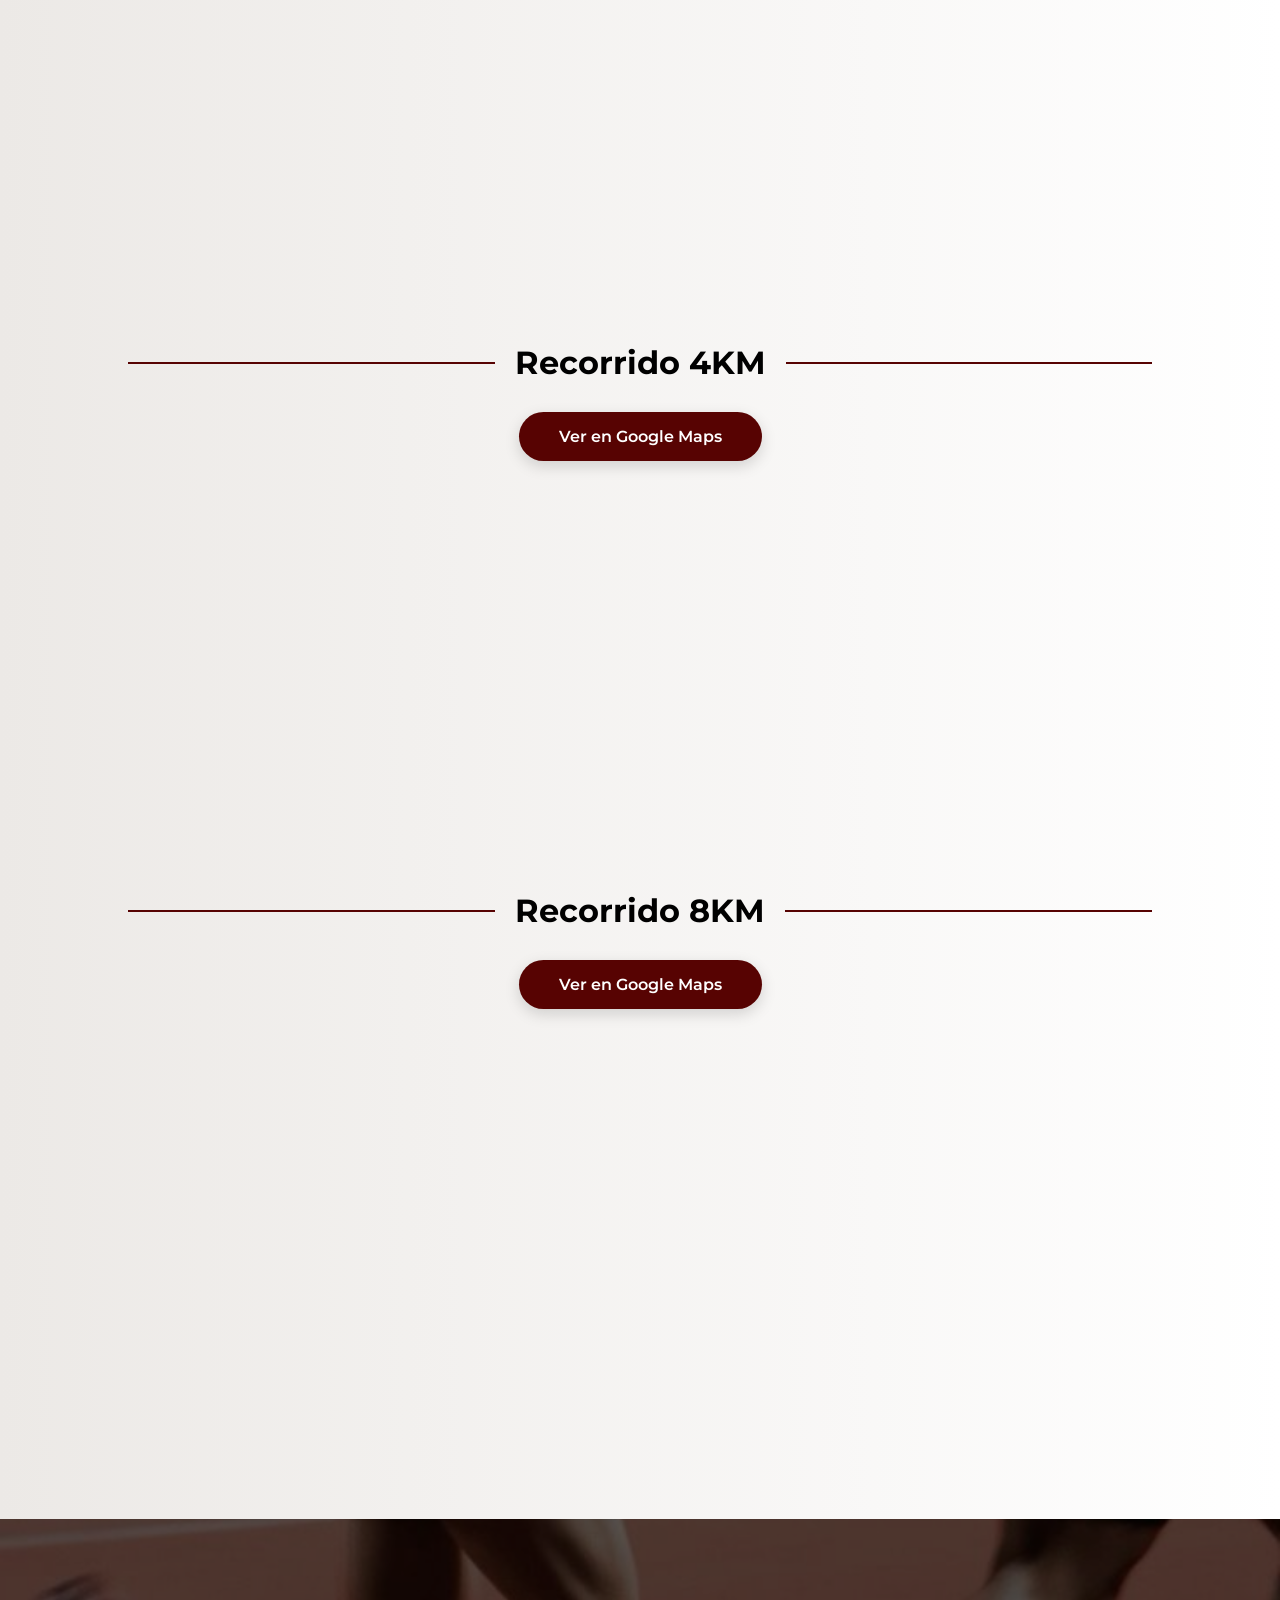
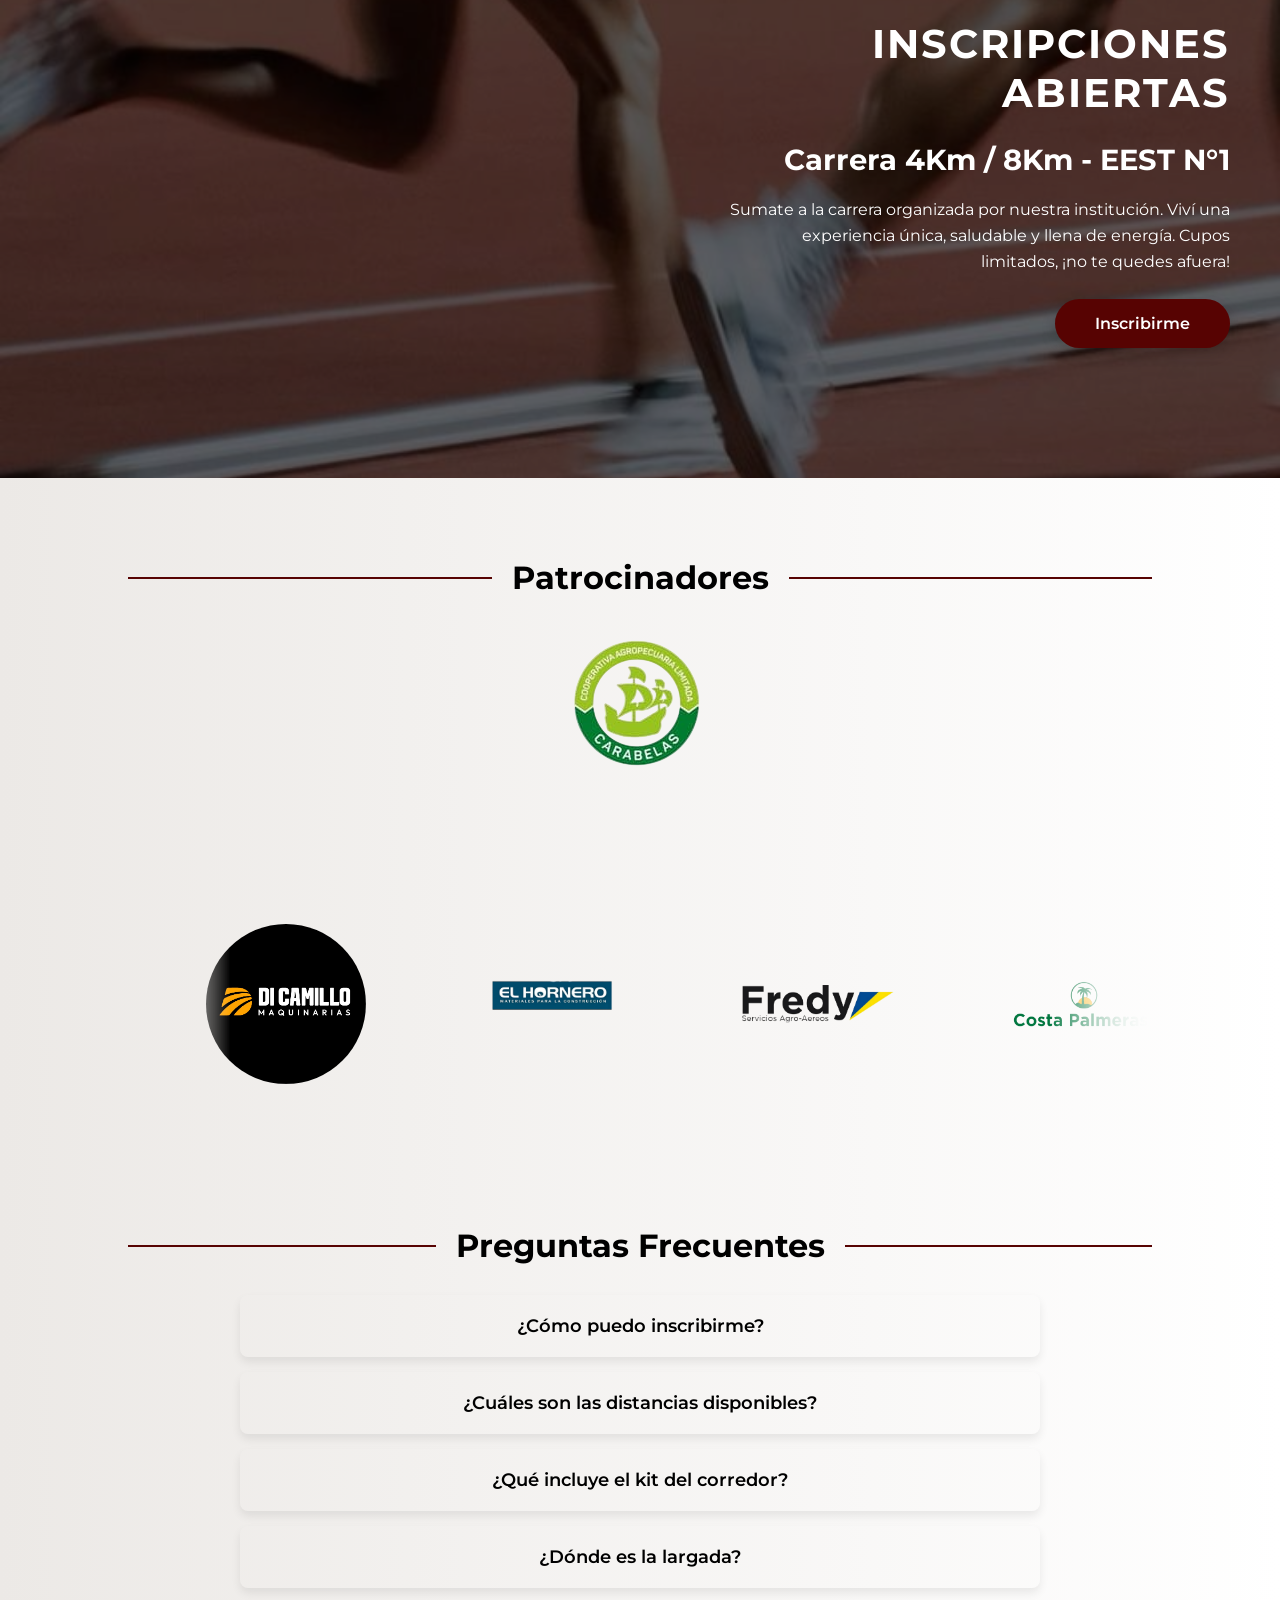
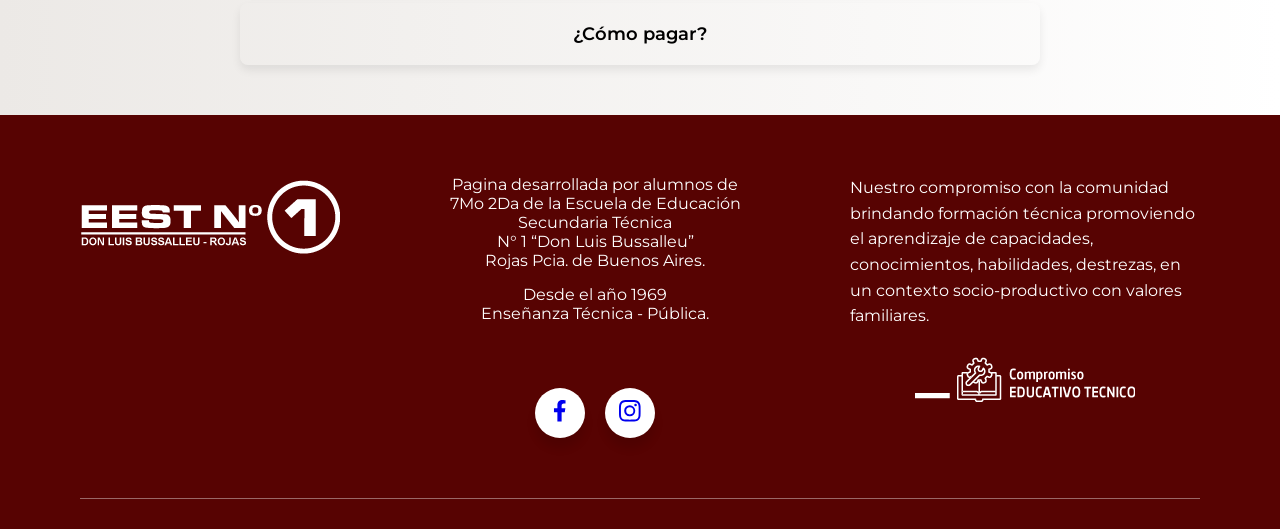
==== commit b190551a: "linkeo botones" ====
--- a/index.html
+++ b/index.html
@@ -286,7 +286,7 @@
                 <!-- From Uiverse.io by david-mohseni --> 
 <ul class="wrapper">
   <li class="icon facebook">
-    <span class="tooltip">Facebook</span>
+      <a href="https://www.facebook.com/escuelatecnica.rojas" target="_blank">
     <svg
       viewBox="0 0 320 512"
       height="1.2em"
@@ -297,9 +297,10 @@
         d="M279.14 288l14.22-92.66h-88.91v-60.13c0-25.35 12.42-50.06 52.24-50.06h40.42V6.26S260.43 0 225.36 0c-73.22 0-121.08 44.38-121.08 124.72v70.62H22.89V288h81.39v224h100.17V288z"
       ></path>
     </svg>
+    </a>
   </li>
   <li class="icon instagram">
-    <span class="tooltip">Instagram</span>
+      <a href="https://www.instagram.com/escuelatecnicarojas/" target="_blank">
     <svg
       xmlns="http://www.w3.org/2000/svg"
       height="1.2em"
@@ -311,6 +312,7 @@
         d="M8 0C5.829 0 5.556.01 4.703.048 3.85.088 3.269.222 2.76.42a3.917 3.917 0 0 0-1.417.923A3.927 3.927 0 0 0 .42 2.76C.222 3.268.087 3.85.048 4.7.01 5.555 0 5.827 0 8.001c0 2.172.01 2.444.048 3.297.04.852.174 1.433.372 1.942.205.526.478.972.923 1.417.444.445.89.719 1.416.923.51.198 1.09.333 1.942.372C5.555 15.99 5.827 16 8 16s2.444-.01 3.298-.048c.851-.04 1.434-.174 1.943-.372a3.916 3.916 0 0 0 1.416-.923c.445-.445.718-.891.923-1.417.197-.509.332-1.09.372-1.942C15.99 10.445 16 10.173 16 8s-.01-2.445-.048-3.299c-.04-.851-.175-1.433-.372-1.941a3.926 3.926 0 0 0-.923-1.417A3.911 3.911 0 0 0 13.24.42c-.51-.198-1.092-.333-1.943-.372C10.443.01 10.172 0 7.998 0h.003zm-.717 1.442h.718c2.136 0 2.389.007 3.232.046.78.035 1.204.166 1.486.275.373.145.64.319.92.599.28.28.453.546.598.92.11.281.24.705.275 1.485.039.843.047 1.096.047 3.231s-.008 2.389-.047 3.232c-.035.78-.166 1.203-.275 1.485a2.47 2.47 0 0 1-.599.919c-.28.28-.546.453-.92.598-.28.11-.704.24-1.485.276-.843.038-1.096.047-3.232.047s-2.39-.009-3.233-.047c-.78-.036-1.203-.166-1.485-.276a2.478 2.478 0 0 1-.92-.598 2.48 2.48 0 0 1-.6-.92c-.109-.281-.24-.705-.275-1.485-.038-.843-.046-1.096-.046-3.233 0-2.136.008-2.388.046-3.231.036-.78.166-1.204.276-1.486.145-.373.319-.64.599-.92.28-.28.546-.453.92-.598.282-.11.705-.24 1.485-.276.738-.034 1.024-.044 2.515-.045v.002zm4.988 1.328a.96.96 0 1 0 0 1.92.96.96 0 0 0 0-1.92zm-4.27 1.122a4.109 4.109 0 1 0 0 8.217 4.109 4.109 0 0 0 0-8.217zm0 1.441a2.667 2.667 0 1 1 0 5.334 2.667 2.667 0 0 1 0-5.334z"
       ></path>
     </svg>
+    </a>
   </li>
 </ul>
 
--- a/styles.css
+++ b/styles.css
@@ -95,42 +95,27 @@
 
 
 /* HERO */
-
 .hero{
-height: calc(100vh - 50px);
-padding-top: 12vh;
-display:flex;
-flex-direction:column;
-justify-content:center;
-align-items:center;
-text-align:center;
-color:white;
-}
-
+    width: 100%;
+    display: block;
+}
+
+/* IMAGEN HERO */
 .hero img{
-    position: relative;
-    z-index: 1;
-    max-width: 100%;
-    max-height: calc(100vh);
-    object-fit: contain;
-    transition: 0.3s ease;
-    margin: 0;
-    padding: 0;
-}
-
-.hero img:hover{
-    opacity: 0.9;
-}
-
-
+    width: 100%;
+    height: auto;
+    display: block;
+}
+
+/* TEXTO (por si agregás después) */
 .hero h1{
-font-size:60px;
-margin-bottom:10px;
+    font-size: 60px;
+    margin-bottom: 10px;
 }
 
 .hero p{
-font-size:20px;
-margin-bottom:20px;
+    font-size: 20px;
+    margin-bottom: 20px;
 }
 
 /* SECCIONES */
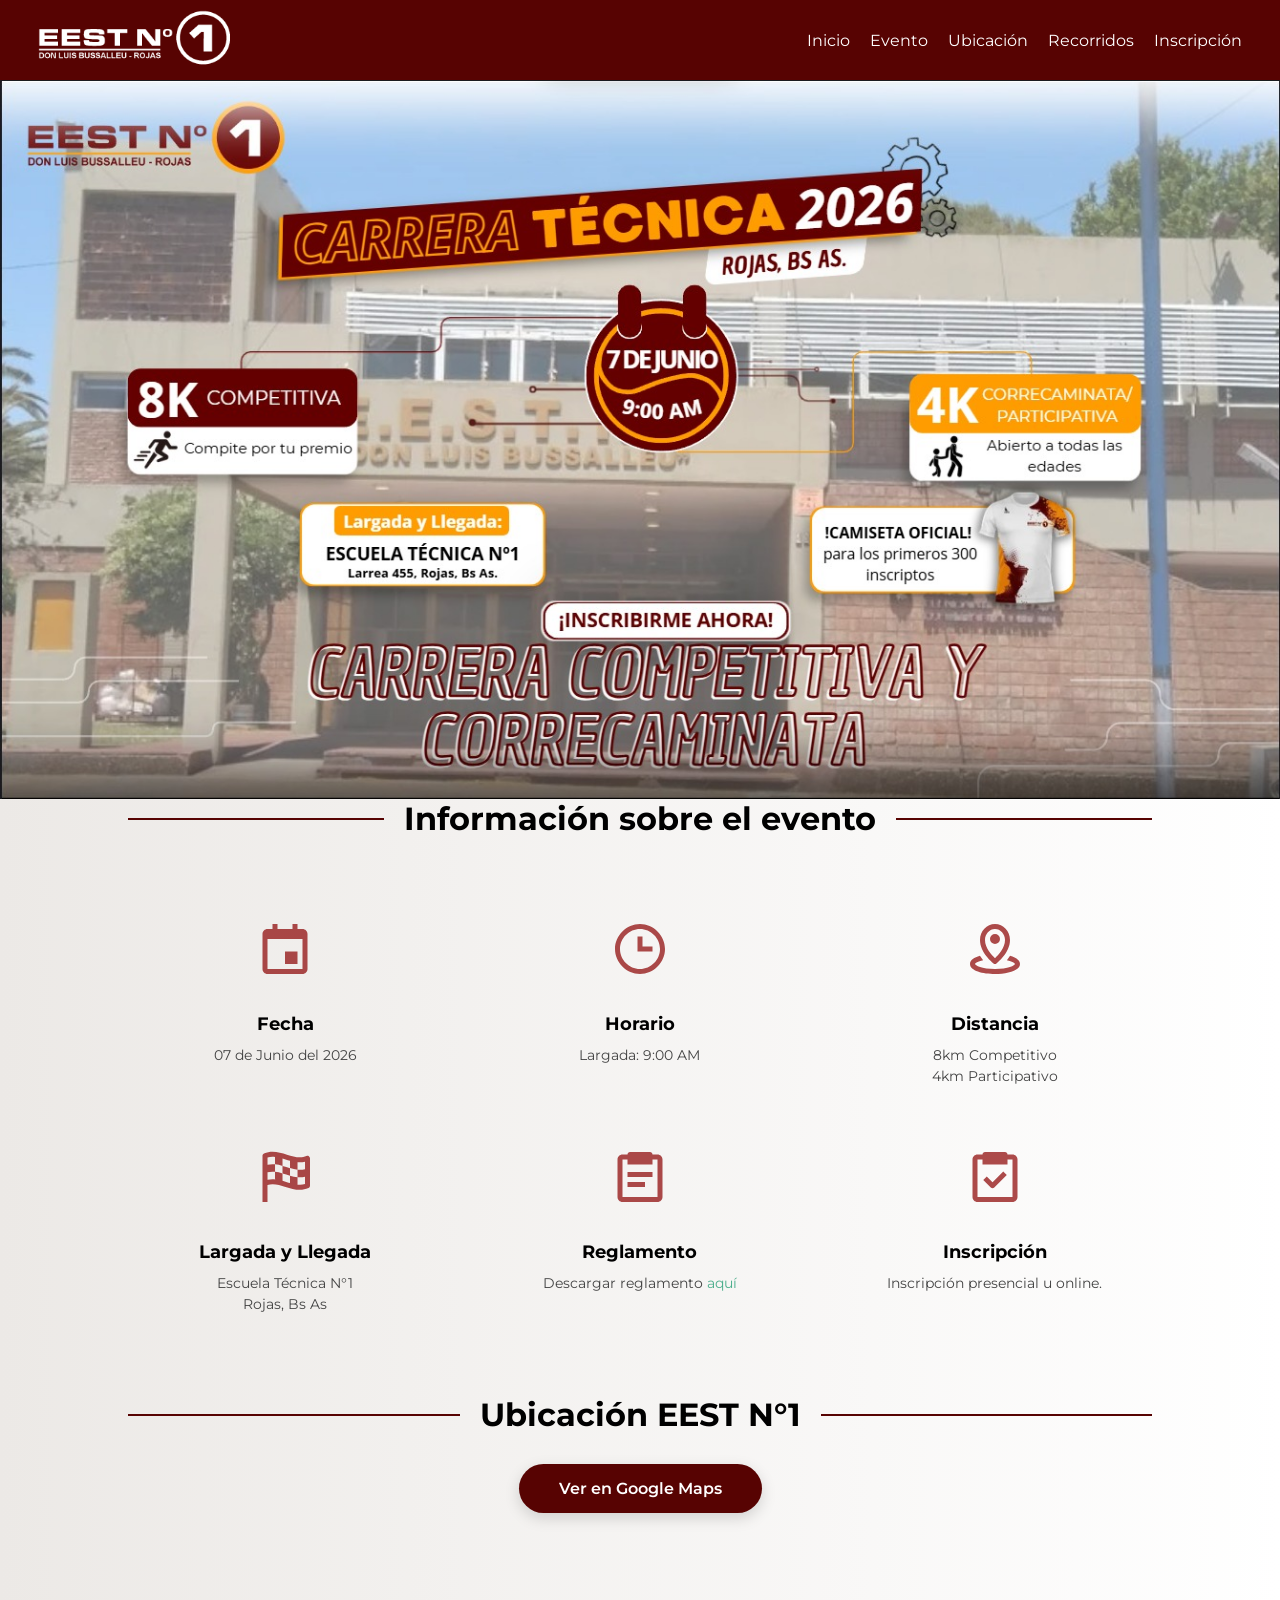
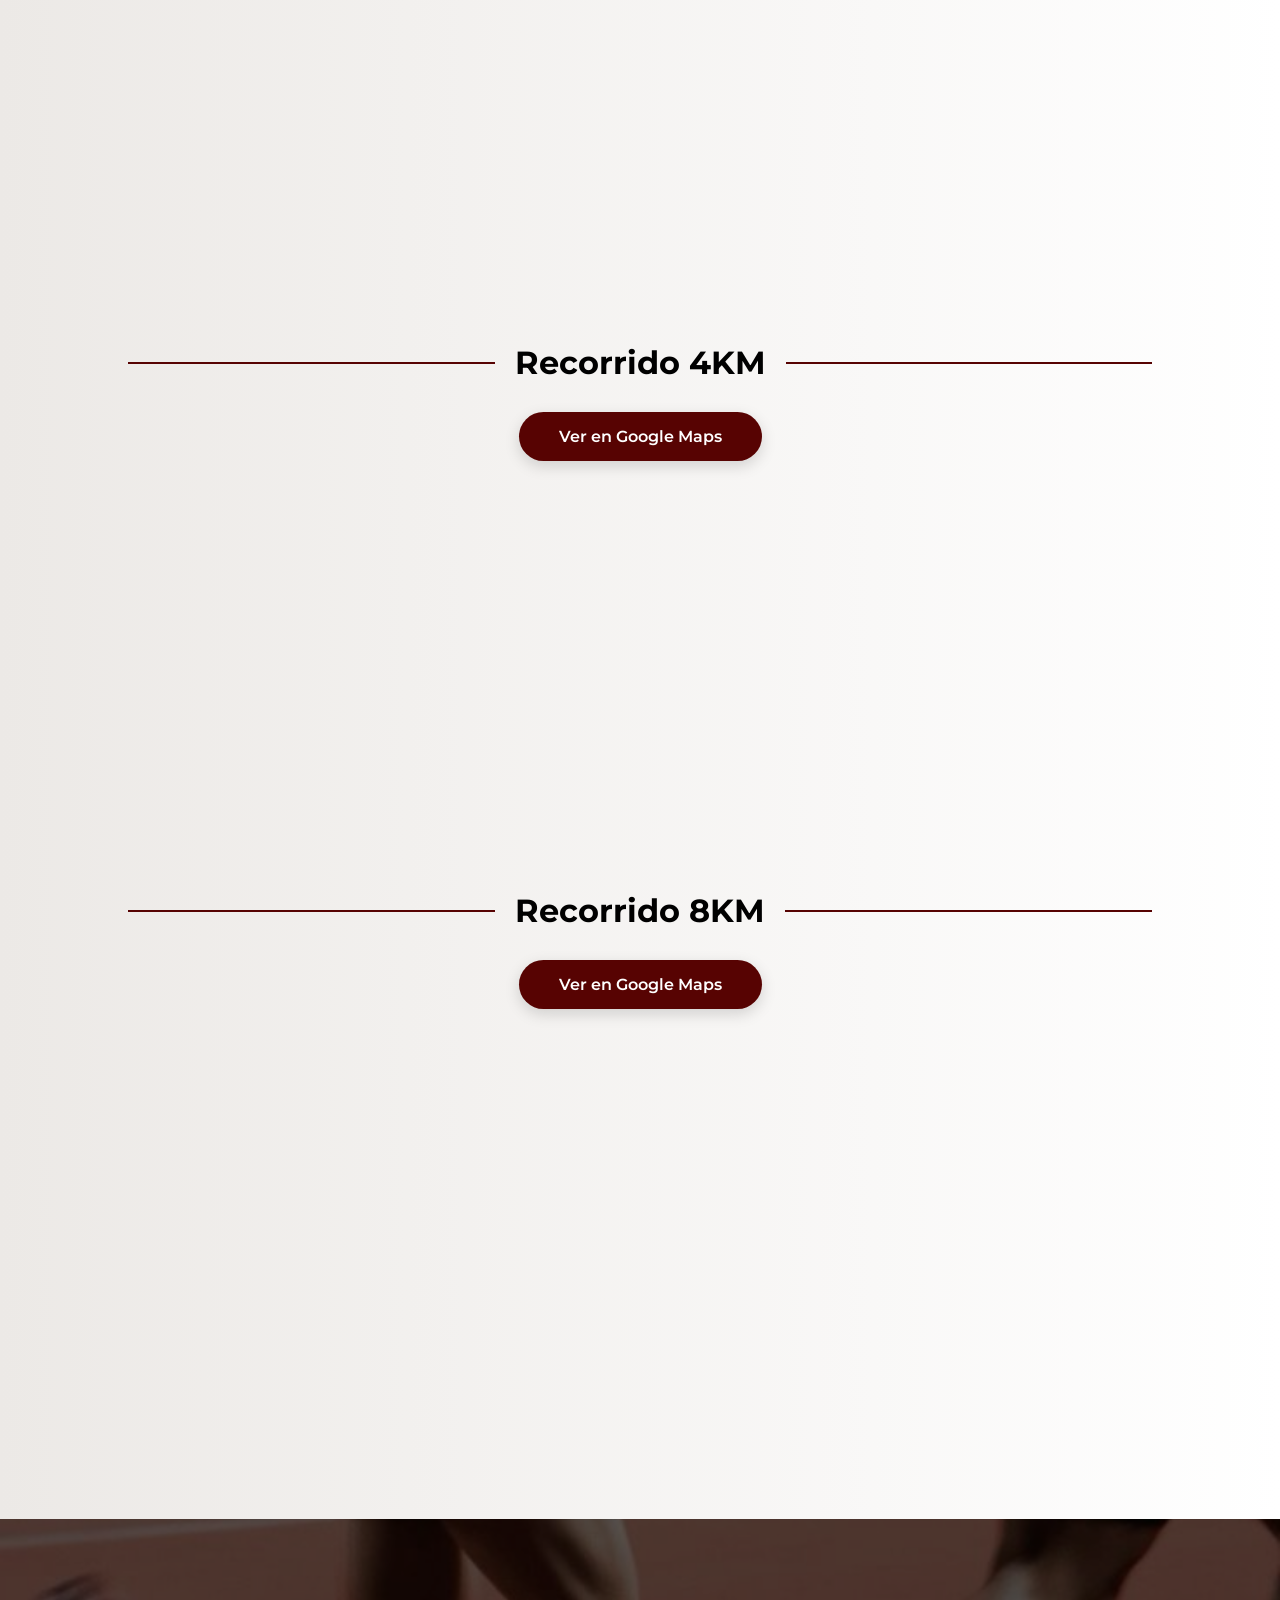
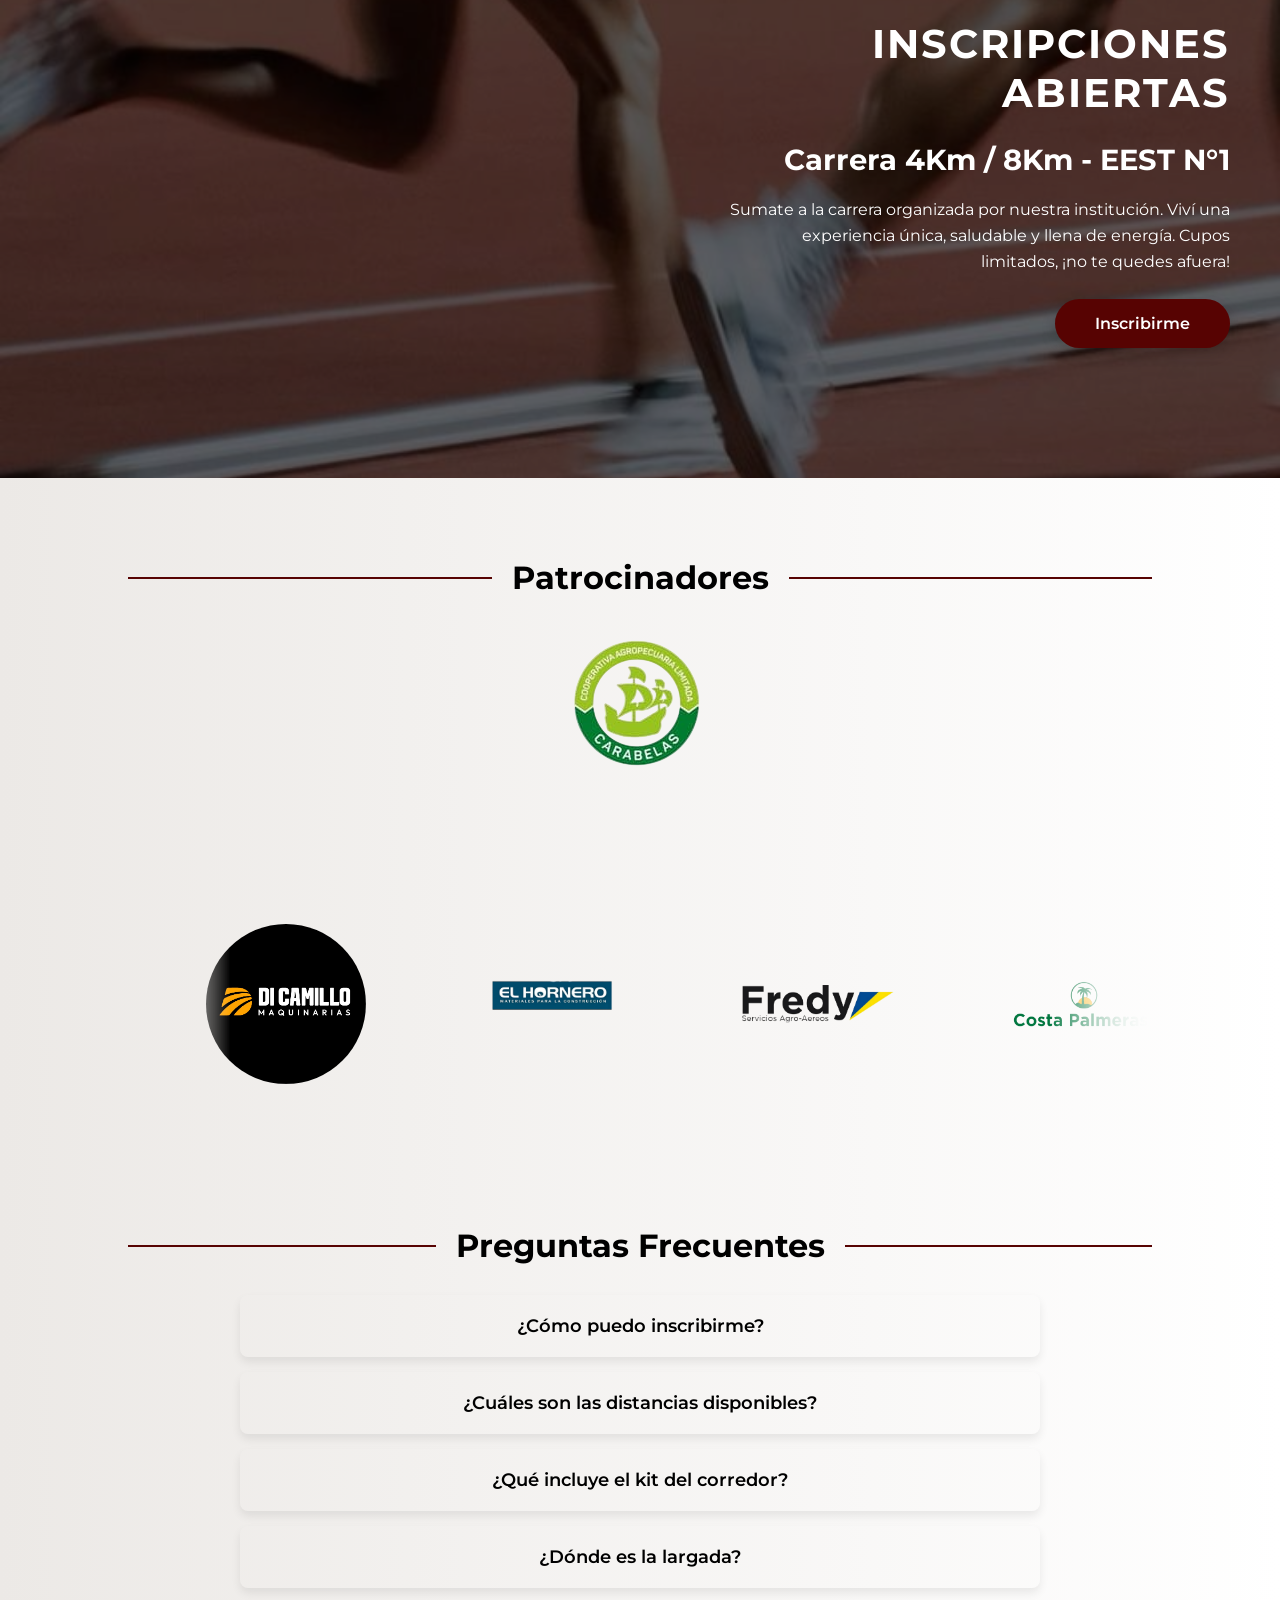
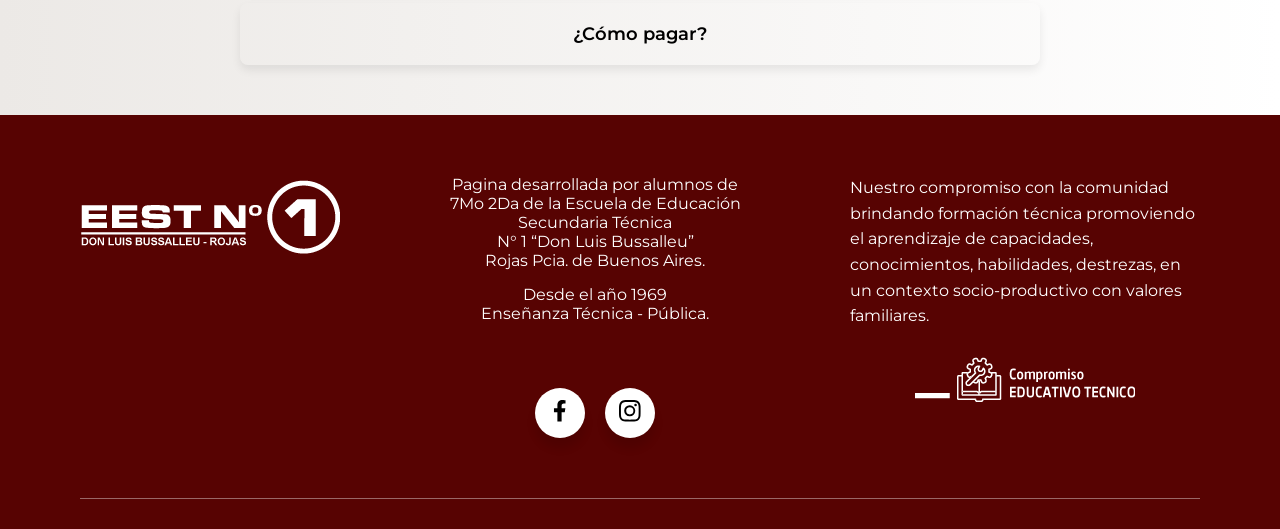
==== commit 7b04df8f: "logo final espero" ====
--- a/index.html
+++ b/index.html
@@ -8,7 +8,7 @@
 <link rel="stylesheet" href="footer.css">
 <link rel="preconnect" href="https://fonts.googleapis.com">
 <link rel="preconnect" href="https://fonts.gstatic.com" crossorigin>
-<link rel="icon" type="image/png" href="img/juan">
+<link rel="icon" type="image/png" href="img/juan.png">
 <link href="https://fonts.googleapis.com/css2?family=Dancing+Script:wght@400..700&family=GFS+Didot&family=Montserrat:ital,wght@0,100..900;1,100..900&display=swap" rel="stylesheet">
 </head>
 <body>
--- a/styles.css
+++ b/styles.css
@@ -430,6 +430,11 @@
   border: 0;
 }
 
+.wrapper a{
+    color: inherit;
+    text-decoration: none;
+}
+
 @keyframes mover{
     from {translate: 0;}
     to {translate: -100%;}
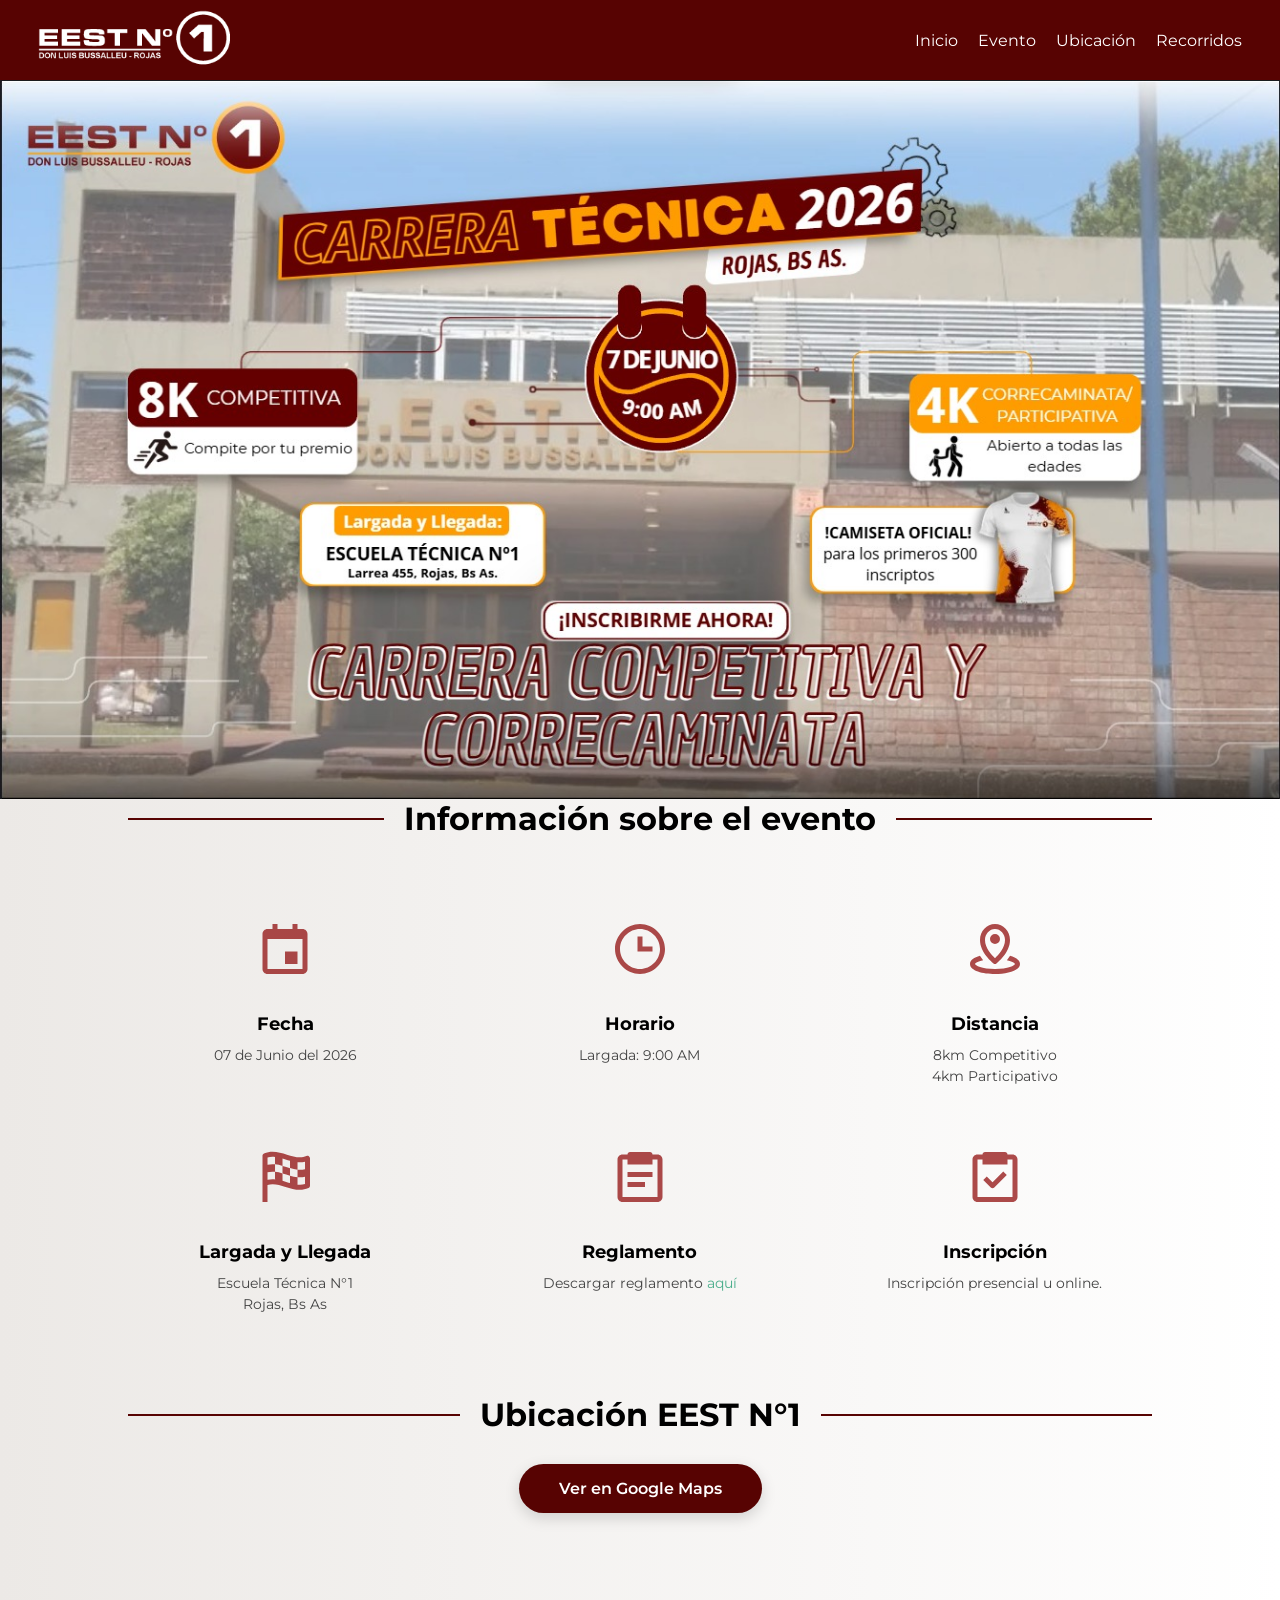
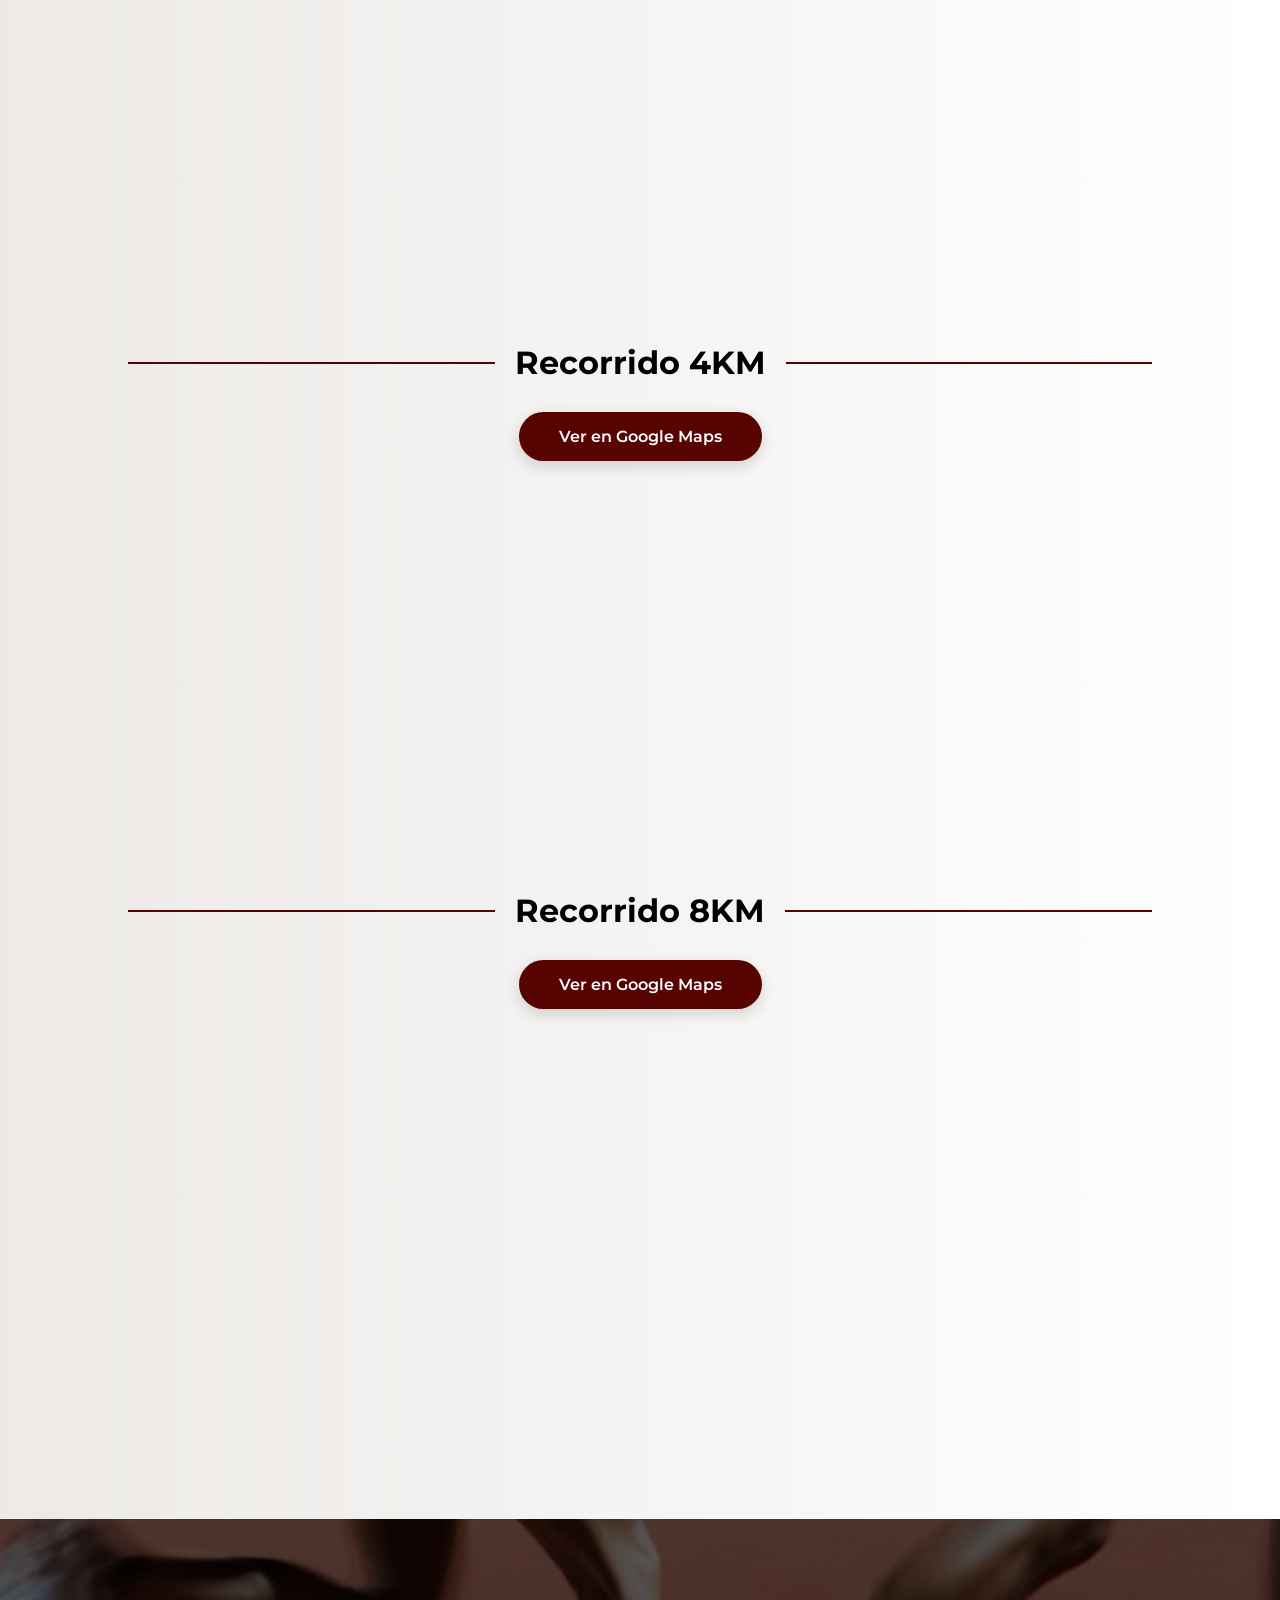
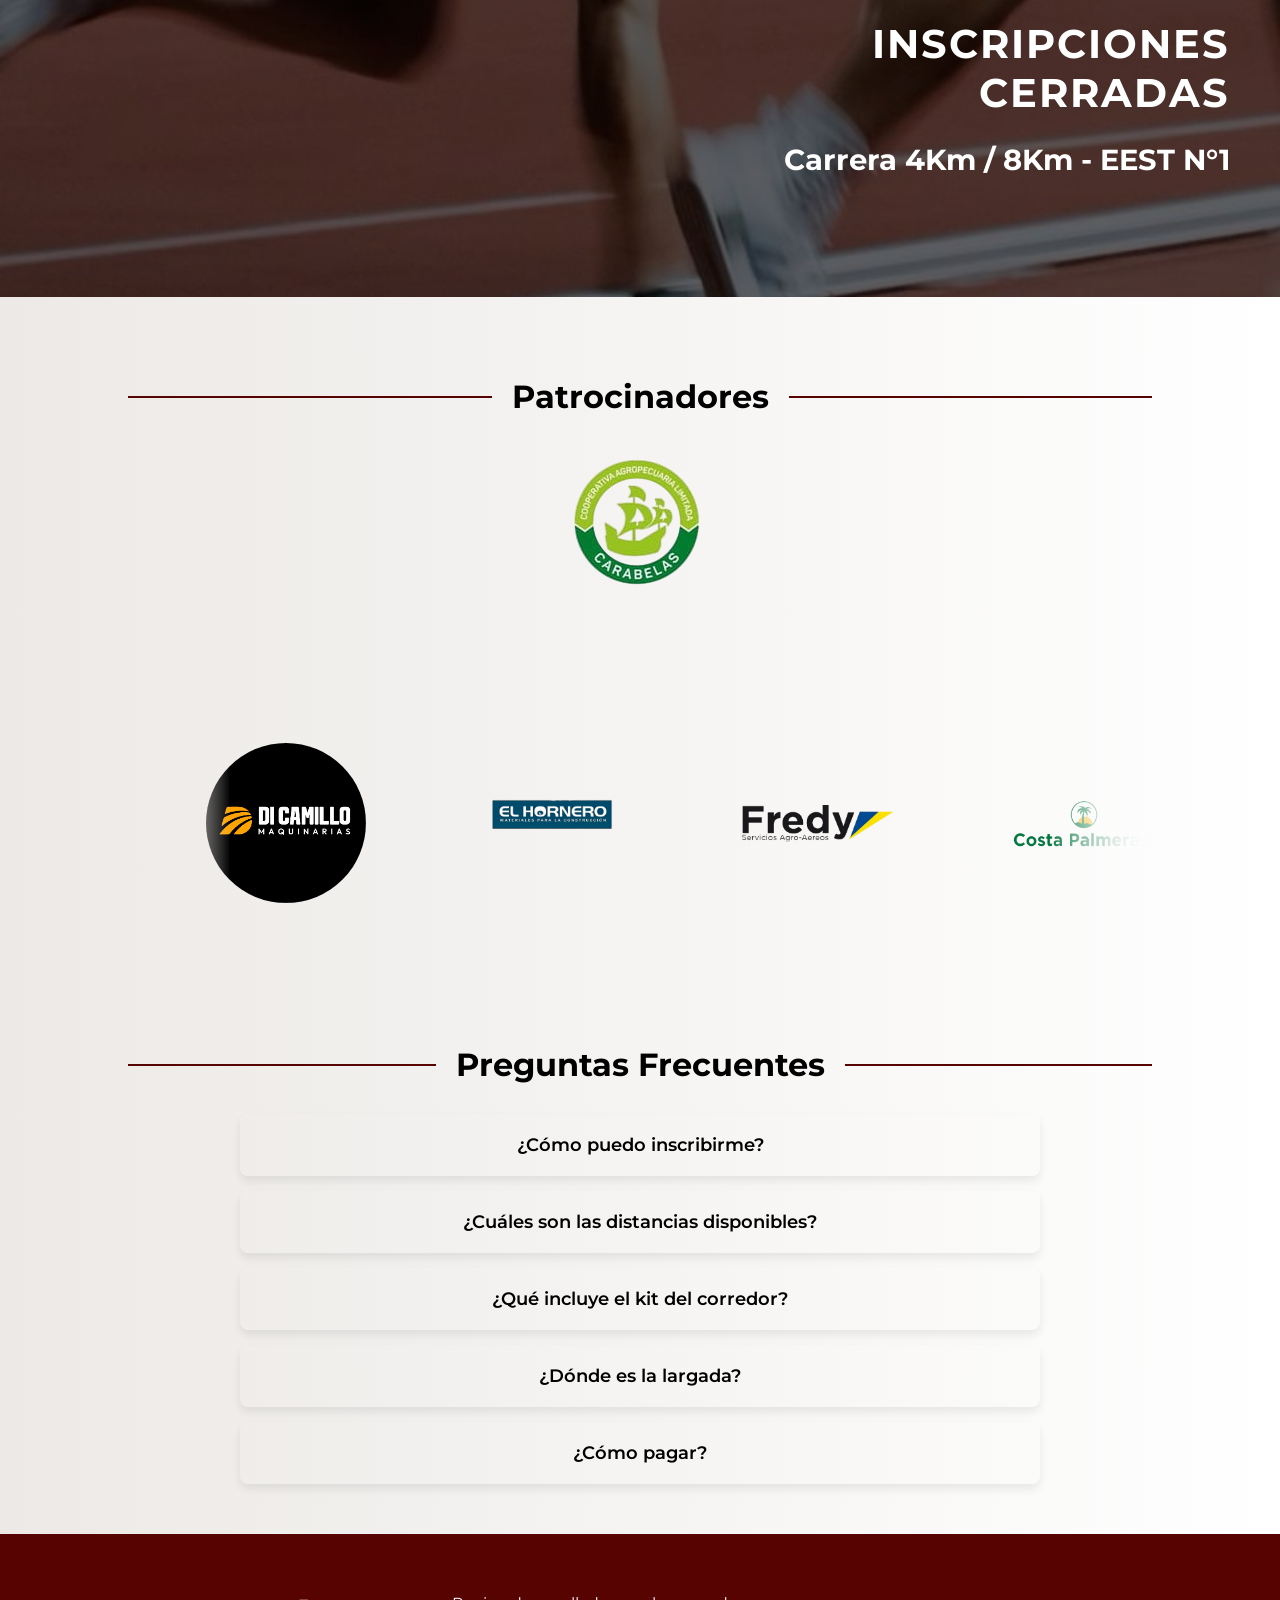
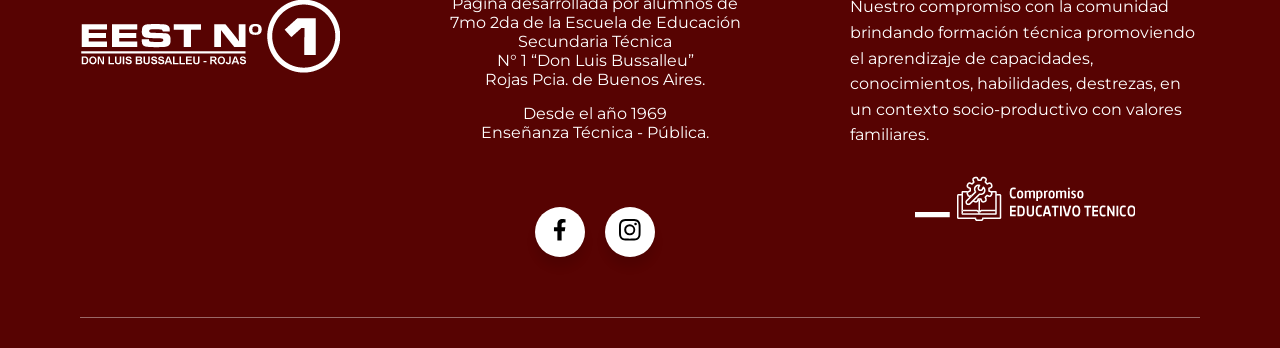
==== commit 2007264e: "Cierre de inscripciones" ====
--- a/index.html
+++ b/index.html
@@ -23,7 +23,6 @@
         <li><a href="#evento">Evento</a></li>
         <li><a href="#ubicacion">Ubicación</a></li>
         <li><a href="#recorridos">Recorridos</a></li>
-        <li><a href="form.html">Inscripción</a></li>
     </ul>
     <div class="hamburger">
             <span></span>
@@ -34,7 +33,7 @@
 </nav>
 
 <header class="hero">
-    <a href="form.html">
+    <a>
         <picture>
             <source media="(max-width: 1024px)" srcset="img/flyercelular.jpeg">
             <img src="img/flyerescuela.jpeg" alt="">
@@ -146,18 +145,8 @@
     <div class="overlay"></div>
 
     <div class="contenido">
-    <h2> INSCRIPCIONES ABIERTAS </h2>
+    <h2> INSCRIPCIONES CERRADAS </h2>
     <h3>Carrera 4Km / 8Km - EEST N°1</h3>
-
-    <p>
-        Sumate a la carrera organizada por nuestra institución.
-        Viví una experiencia única, saludable y llena de energía.
-        Cupos limitados, ¡no te quedes afuera!
-    </p>
-
-    <a href="form.html" class="btn">
-        Inscribirme
-    </a>
     </div>
 </section>
 <section id="Patrocinadores" class="section">
@@ -271,7 +260,7 @@
         <!-- Columna 2 -->
         <div class="footer-center">
             <p>
-                Pagina desarrollada por alumnos de 7Mo 2Da de la
+                Pagina desarrollada por alumnos de 7mo 2da de la
                 Escuela de Educación Secundaria Técnica <br>
                 N° 1 “Don Luis Bussalleu” <br>
                 Rojas Pcia. de Buenos Aires.
--- a/styles.css
+++ b/styles.css
@@ -433,6 +433,7 @@
 .wrapper a{
     color: inherit;
     text-decoration: none;
+    color: #000000;
 }
 
 @keyframes mover{
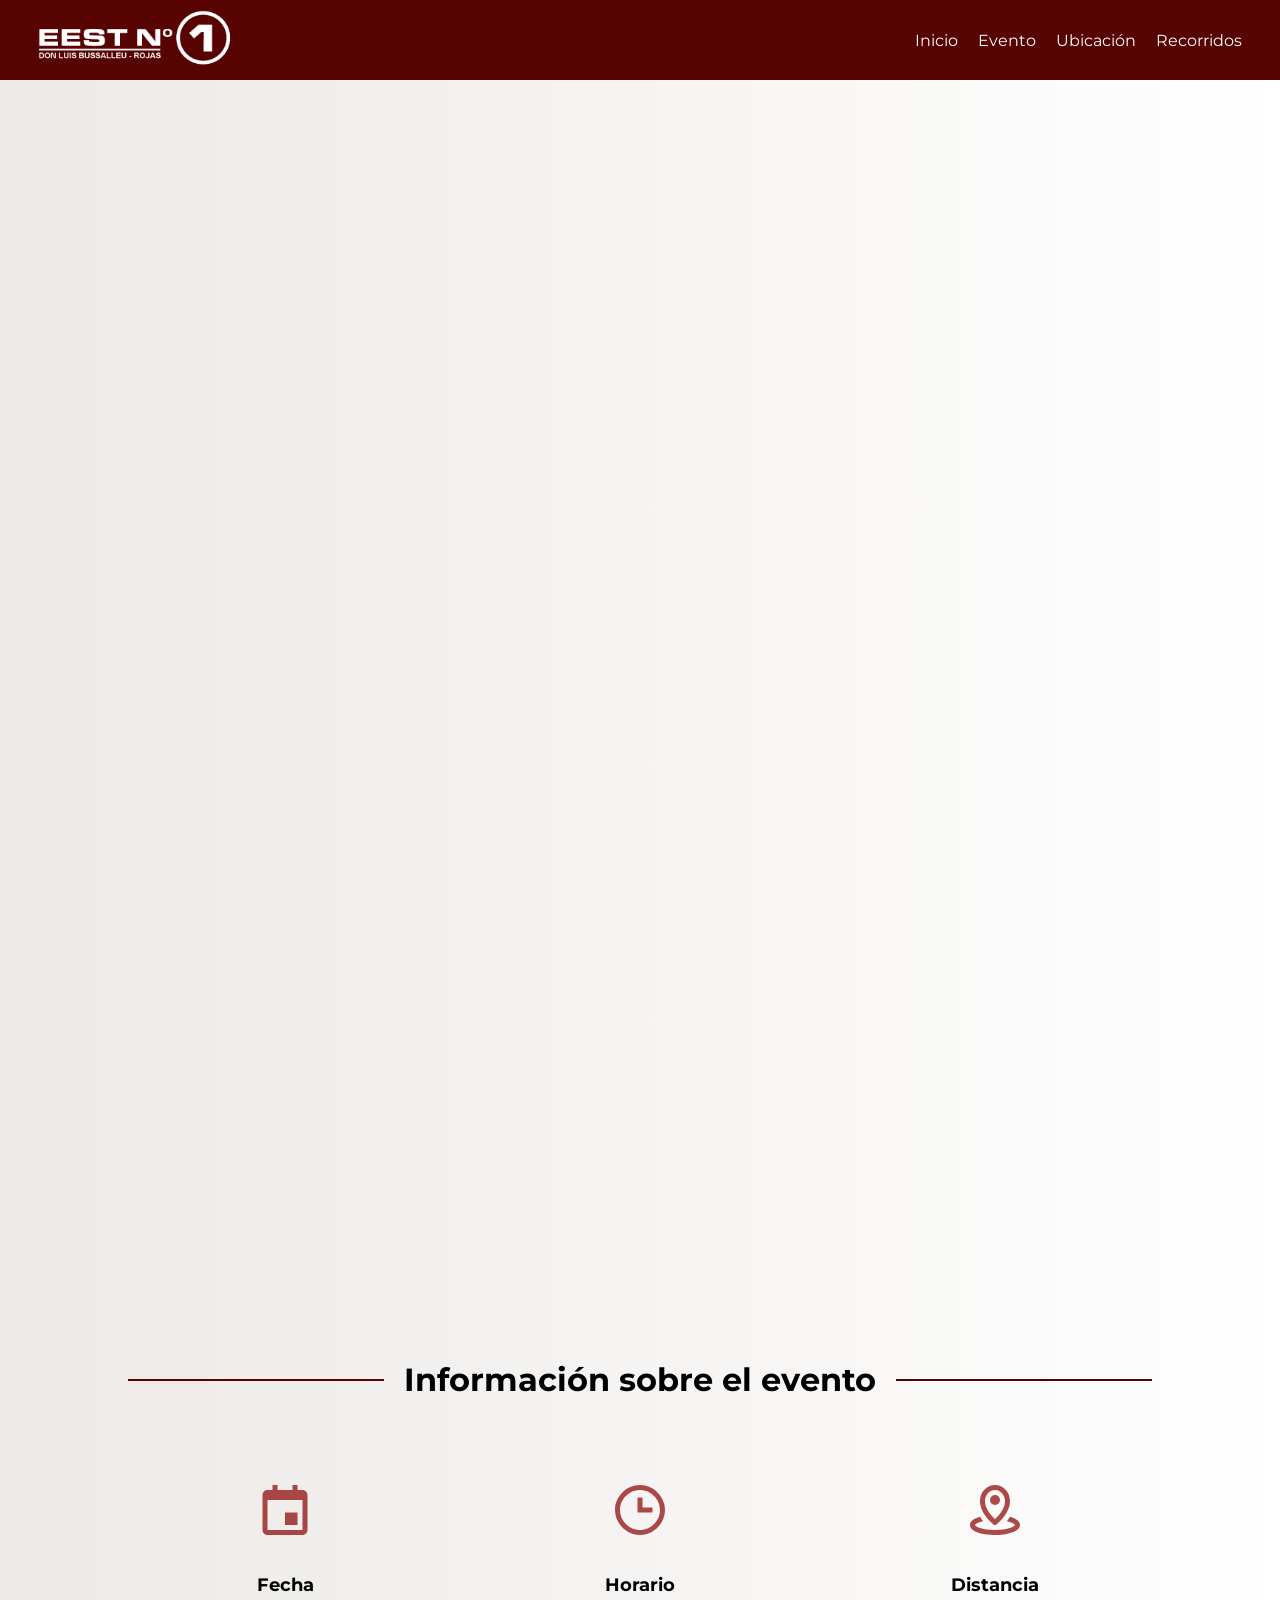
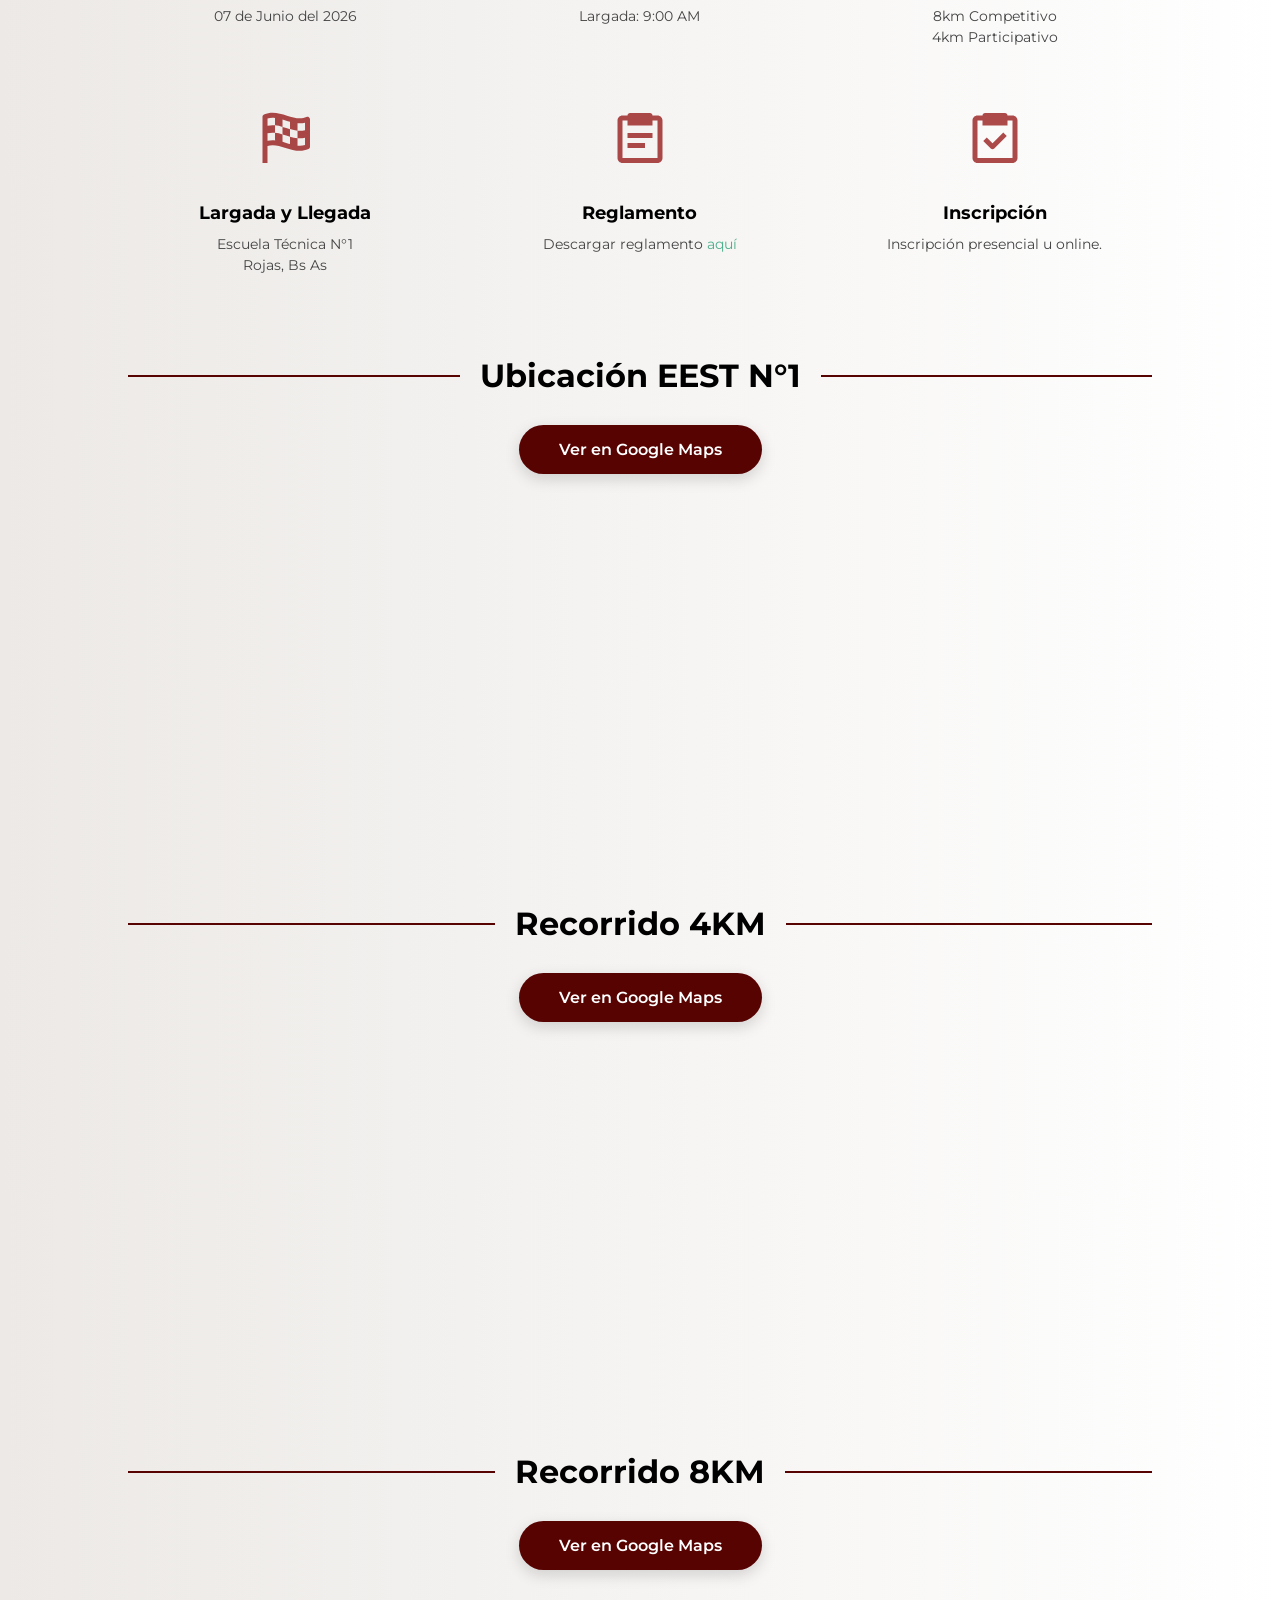
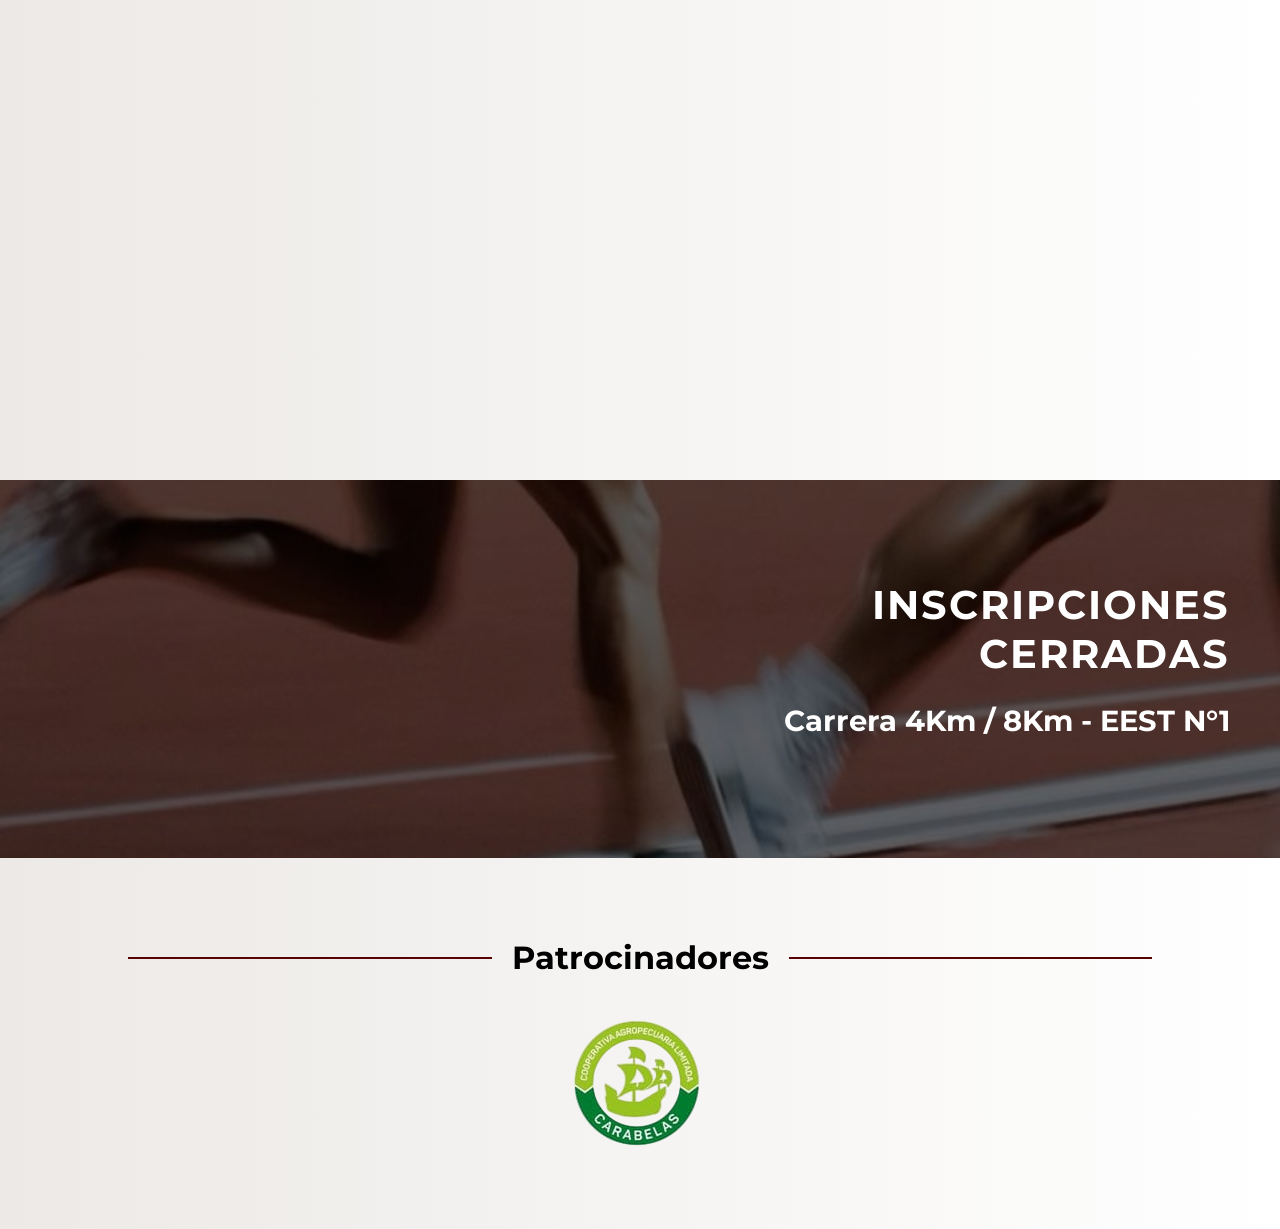
==== commit 5356a0a1: "Update index.html" ====
--- a/index.html
+++ b/index.html
@@ -36,7 +36,7 @@
     <a>
         <picture>
             <source media="(max-width: 1024px)" srcset="img/flyercelular.jpeg">
-            <img src="img/flyerescuela.jpeg" alt="">
+            <img src="img/cerrada.jpeg" alt="">
         </picture>
     </a>
 </header>
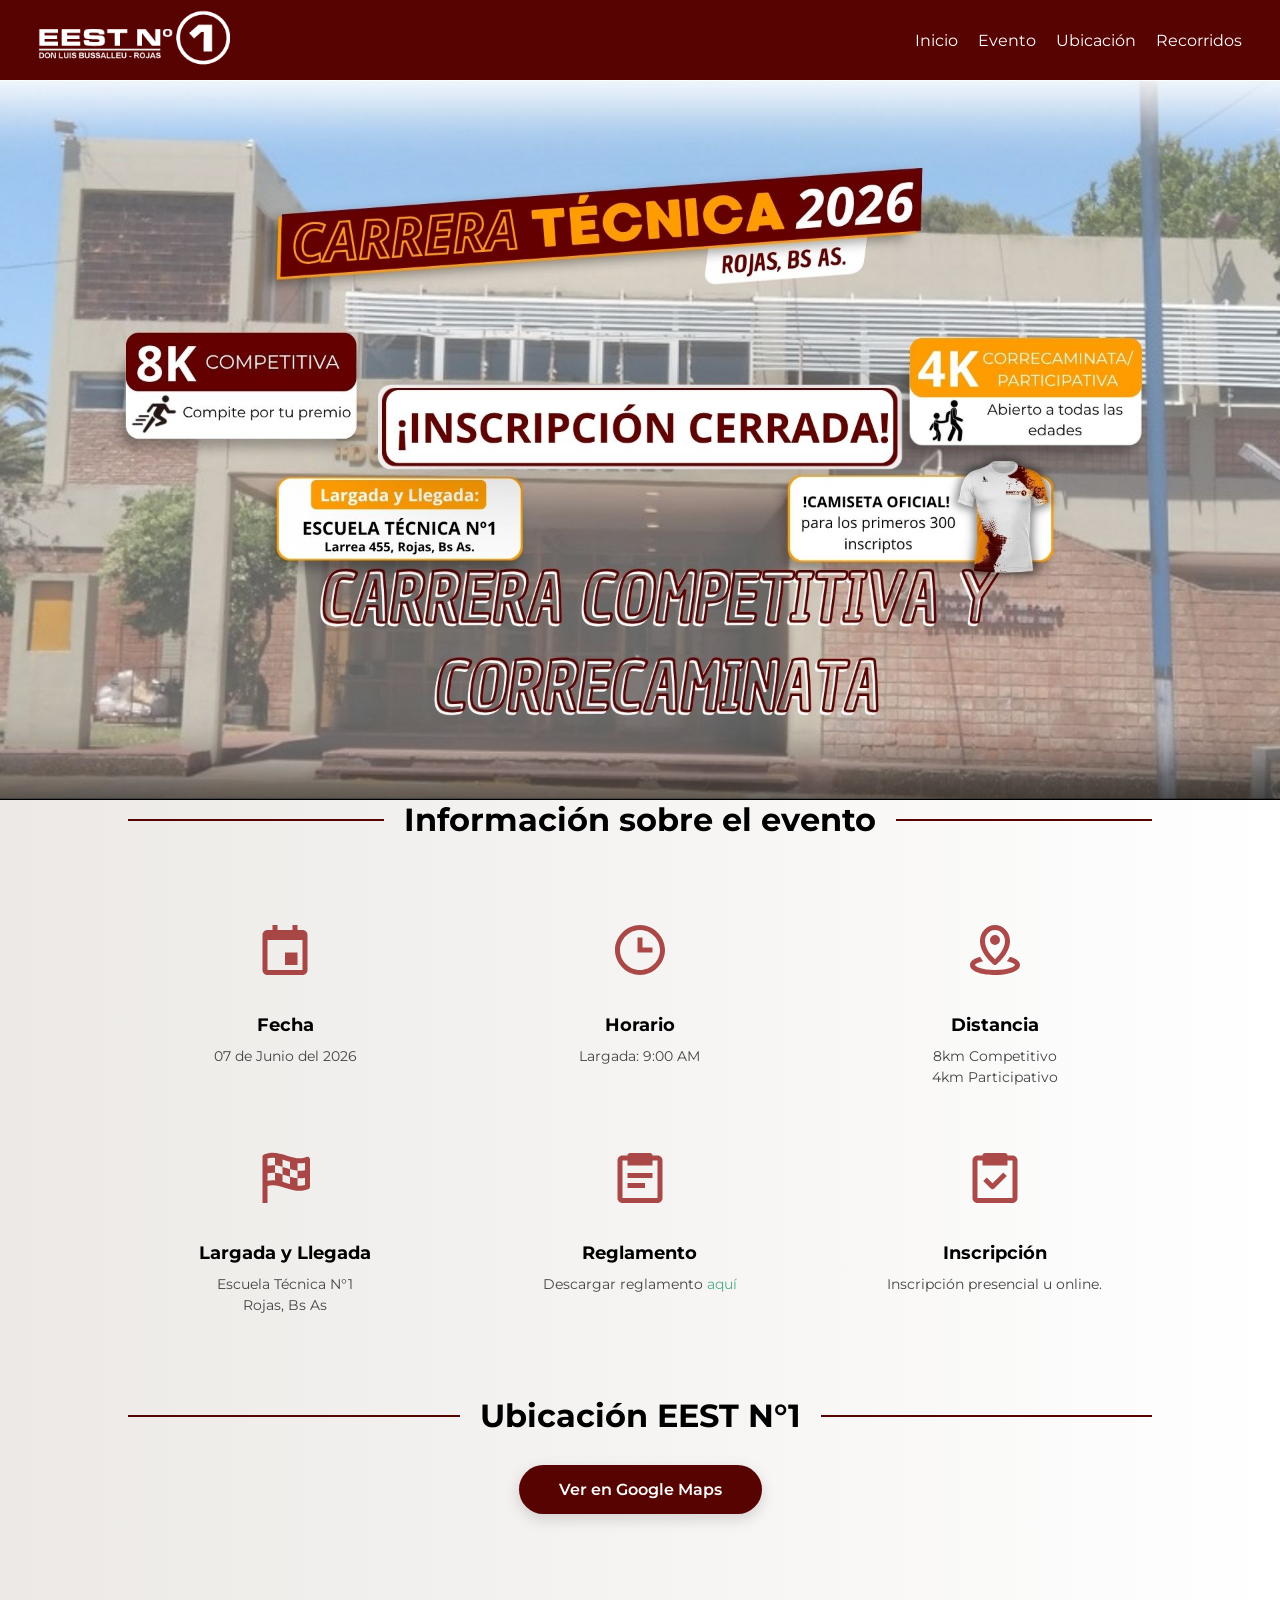
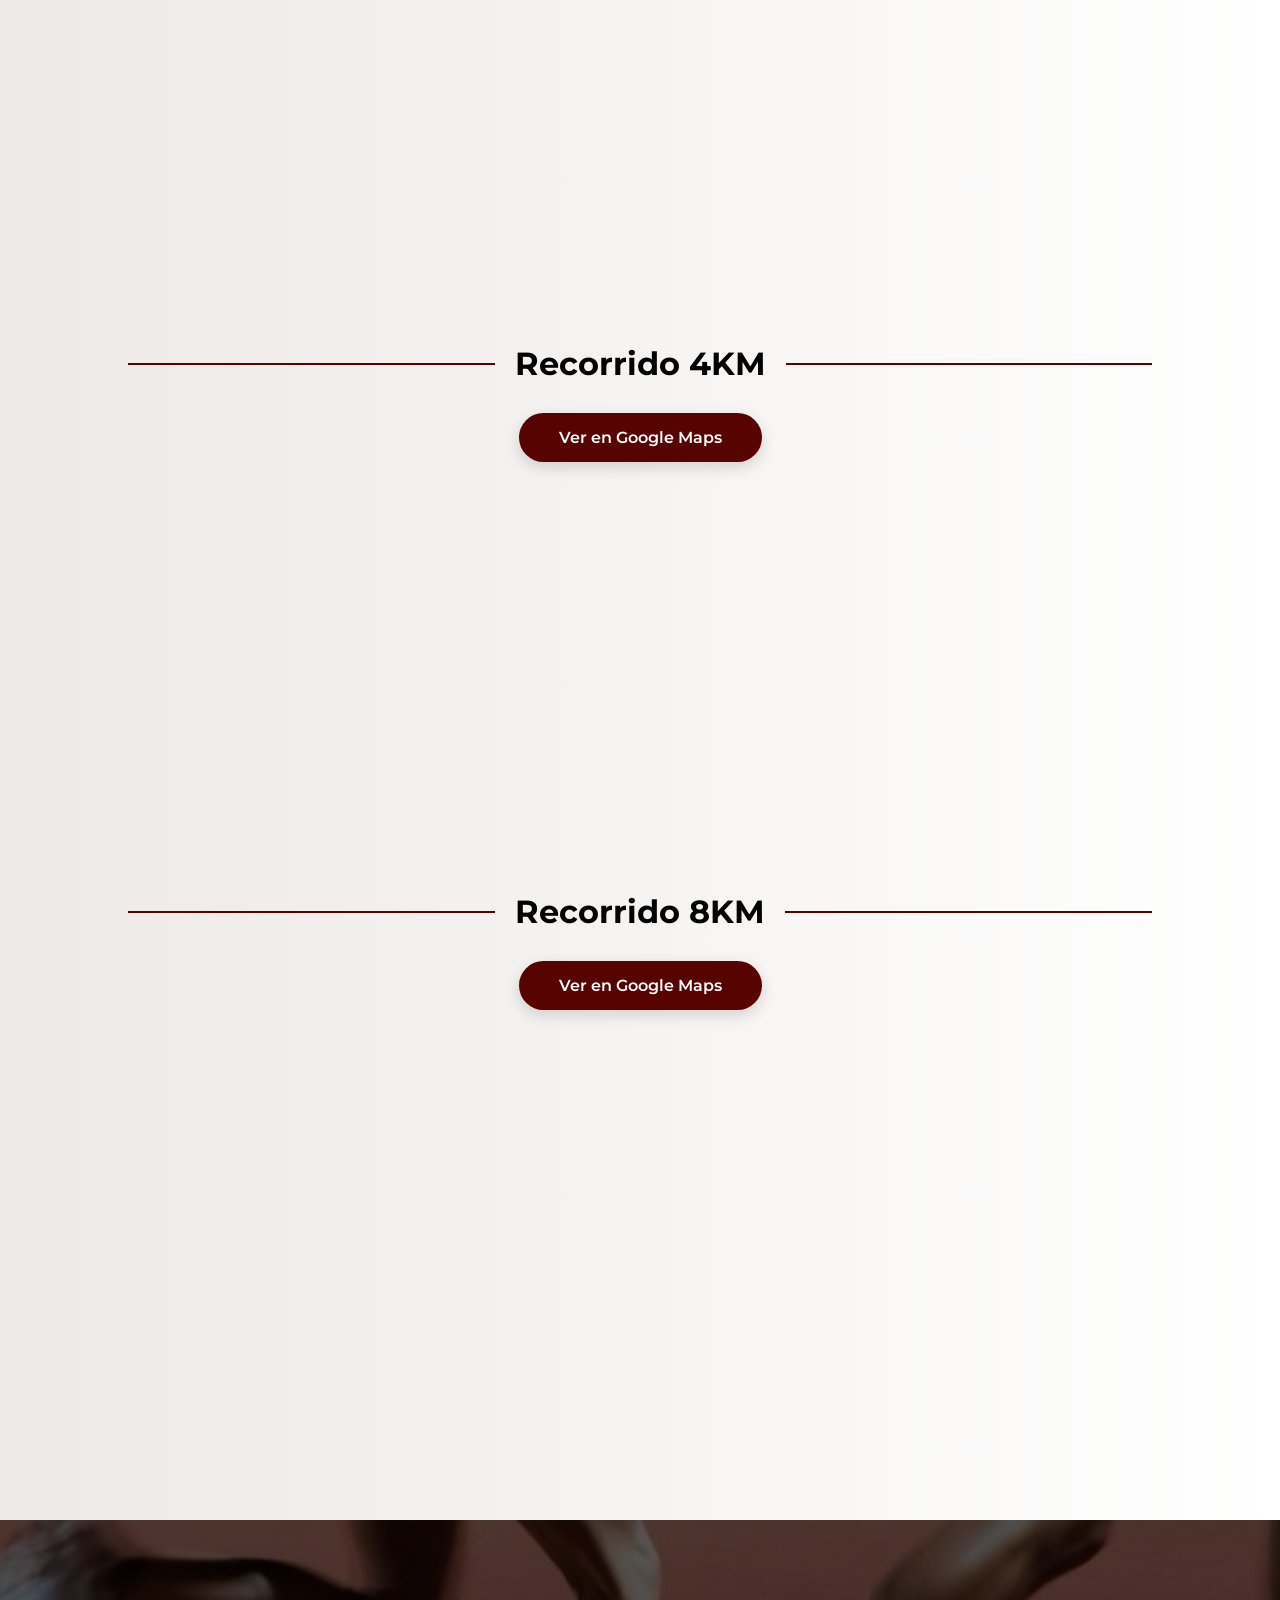
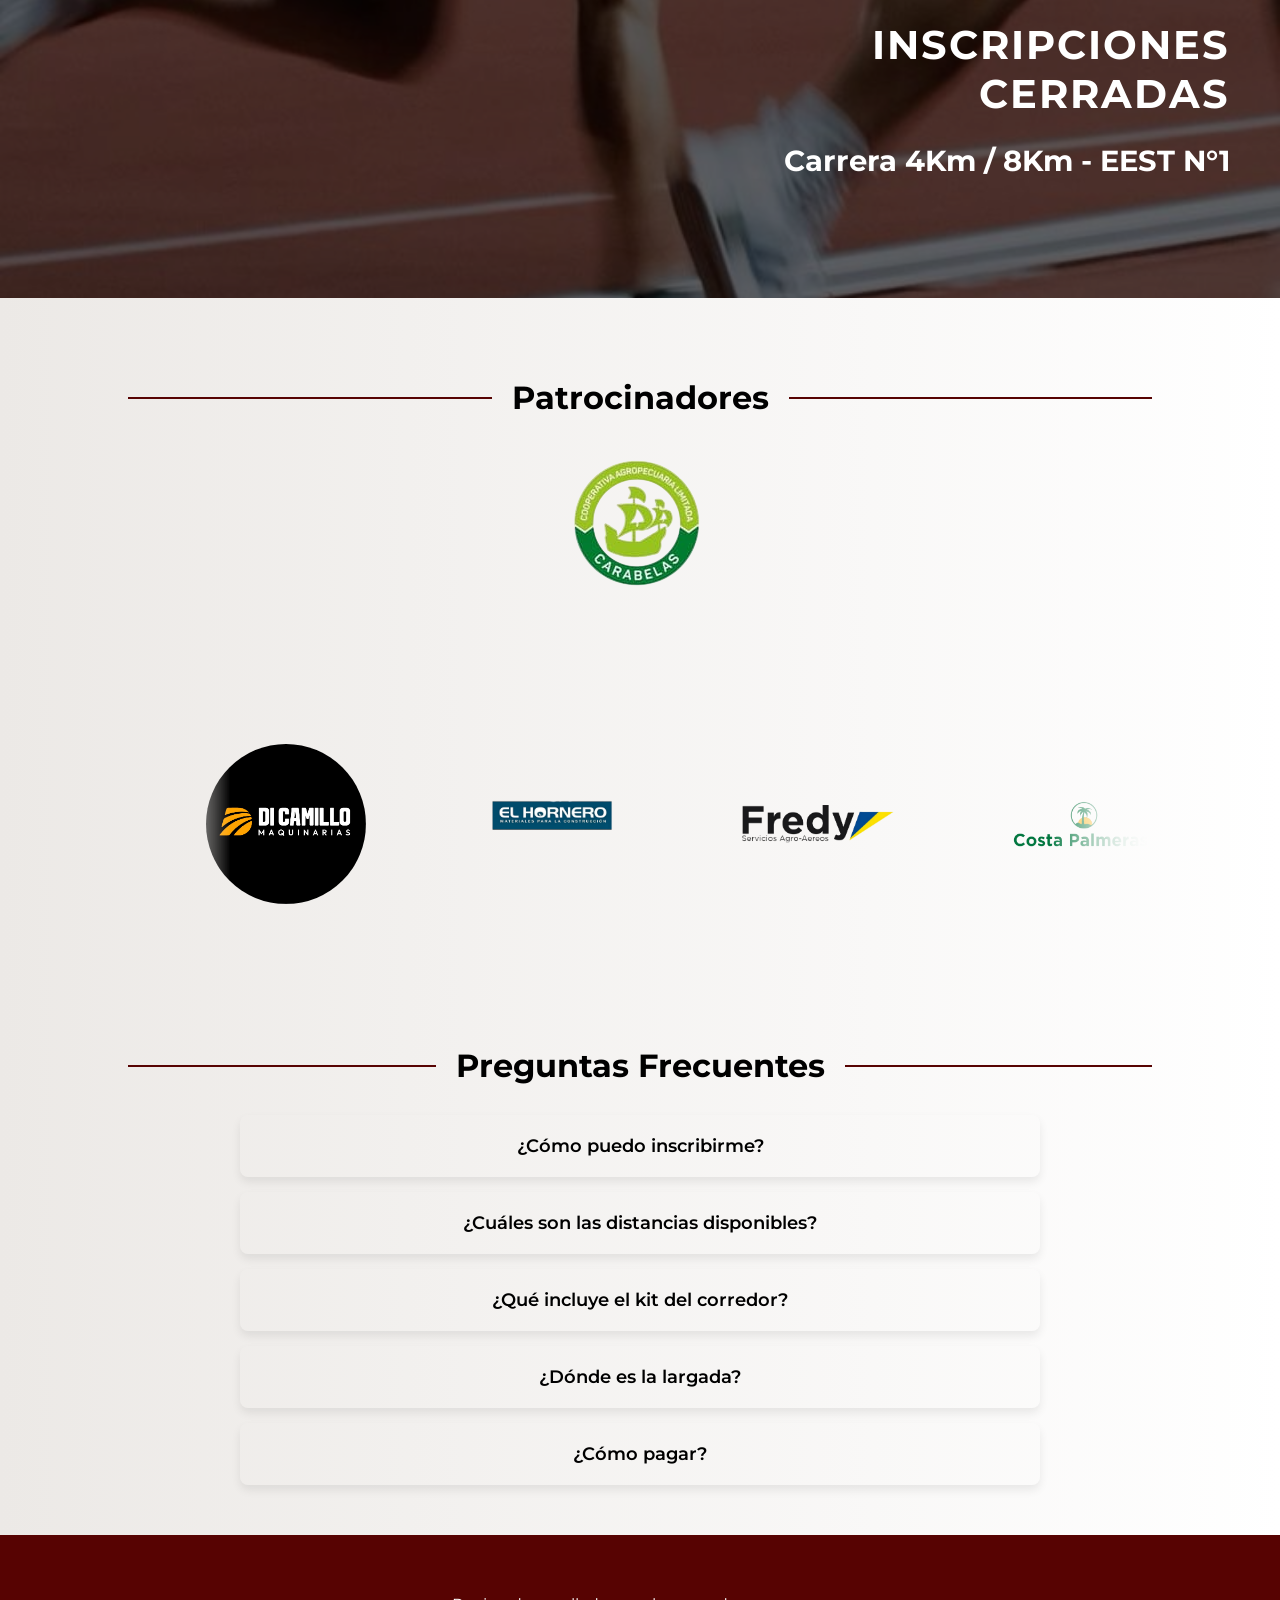
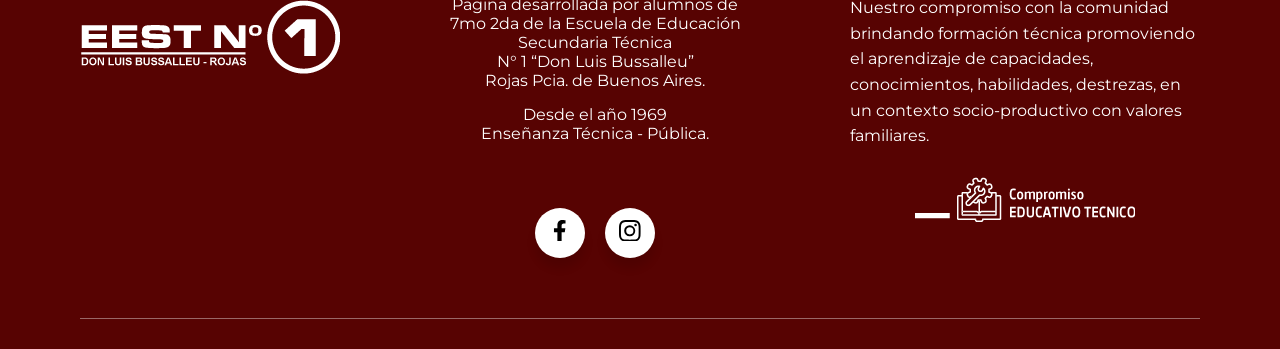
==== commit cc842934: "cambio de flyer" ====
--- a/index.html
+++ b/index.html
@@ -36,7 +36,7 @@
     <a>
         <picture>
             <source media="(max-width: 1024px)" srcset="img/flyercelular.jpeg">
-            <img src="img/cerrada.jpeg" alt="">
+            <img src="img/cerrada.jpg" alt="">
         </picture>
     </a>
 </header>
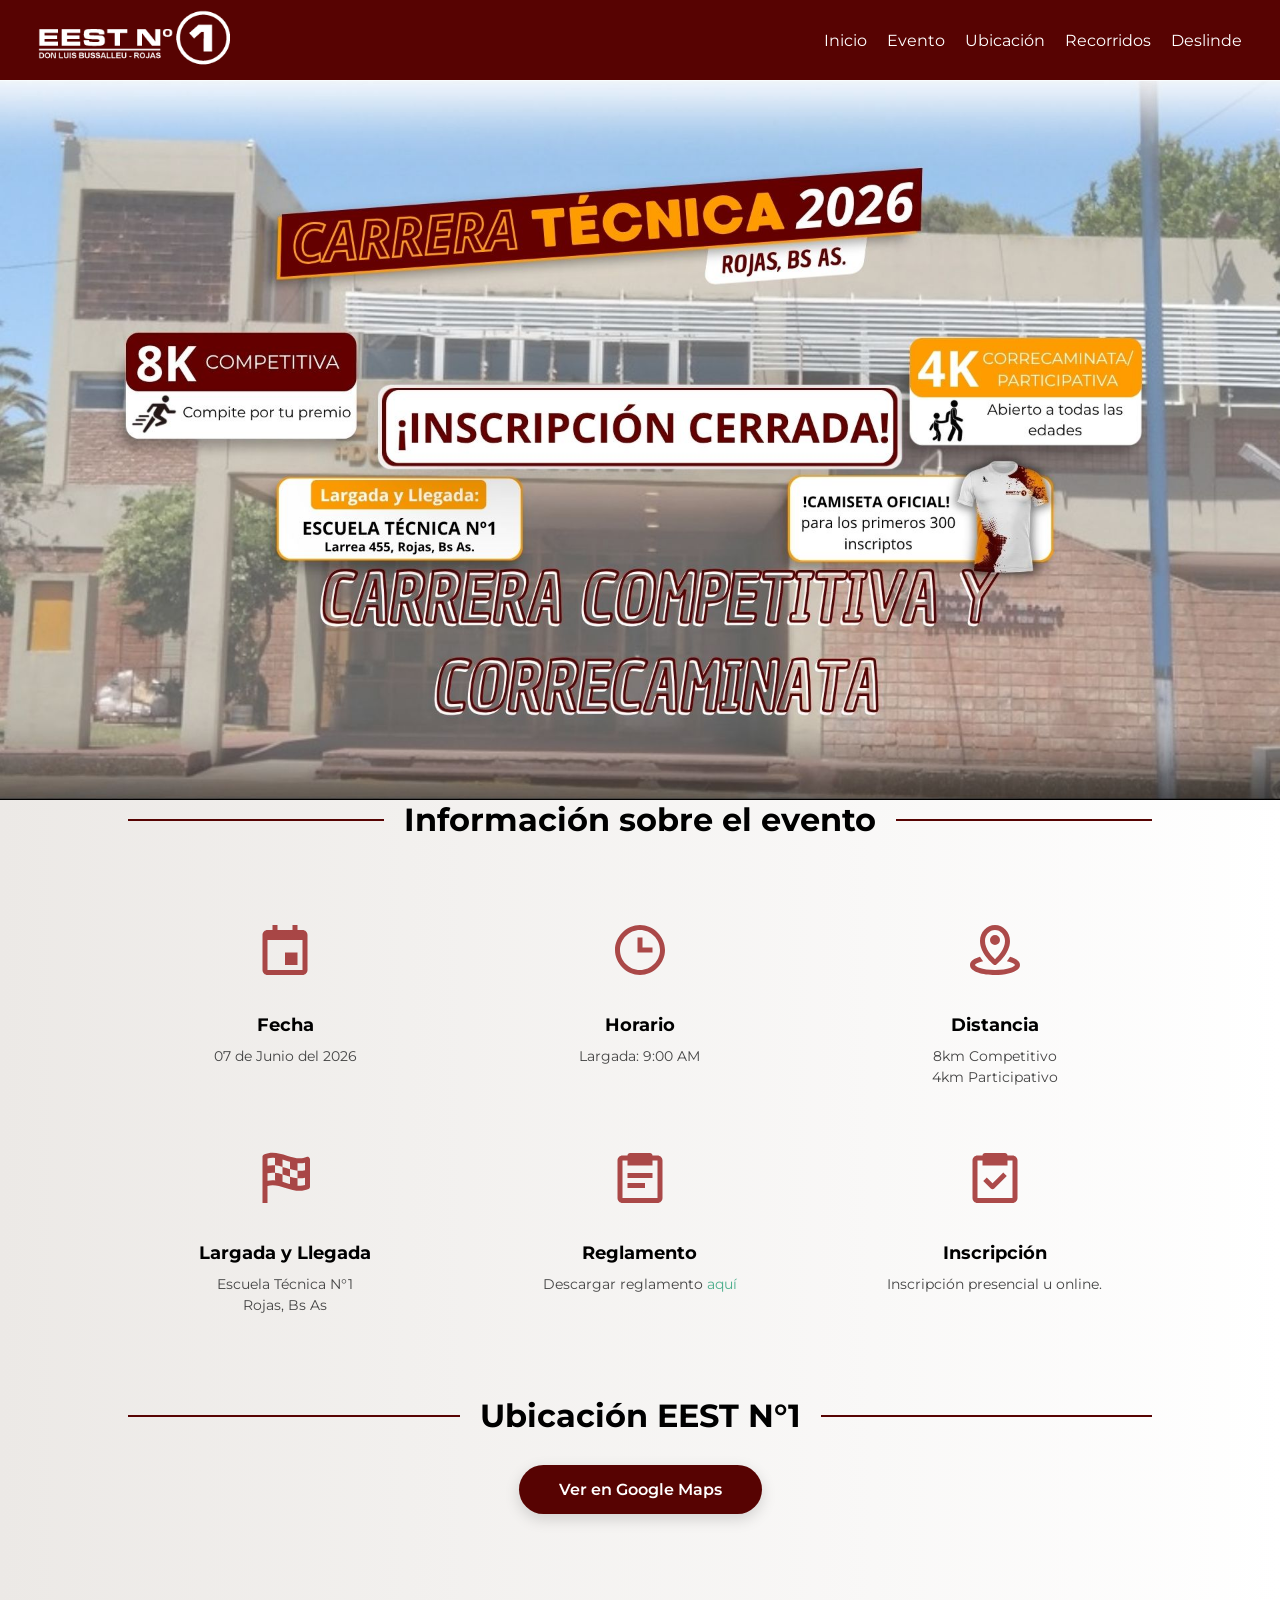
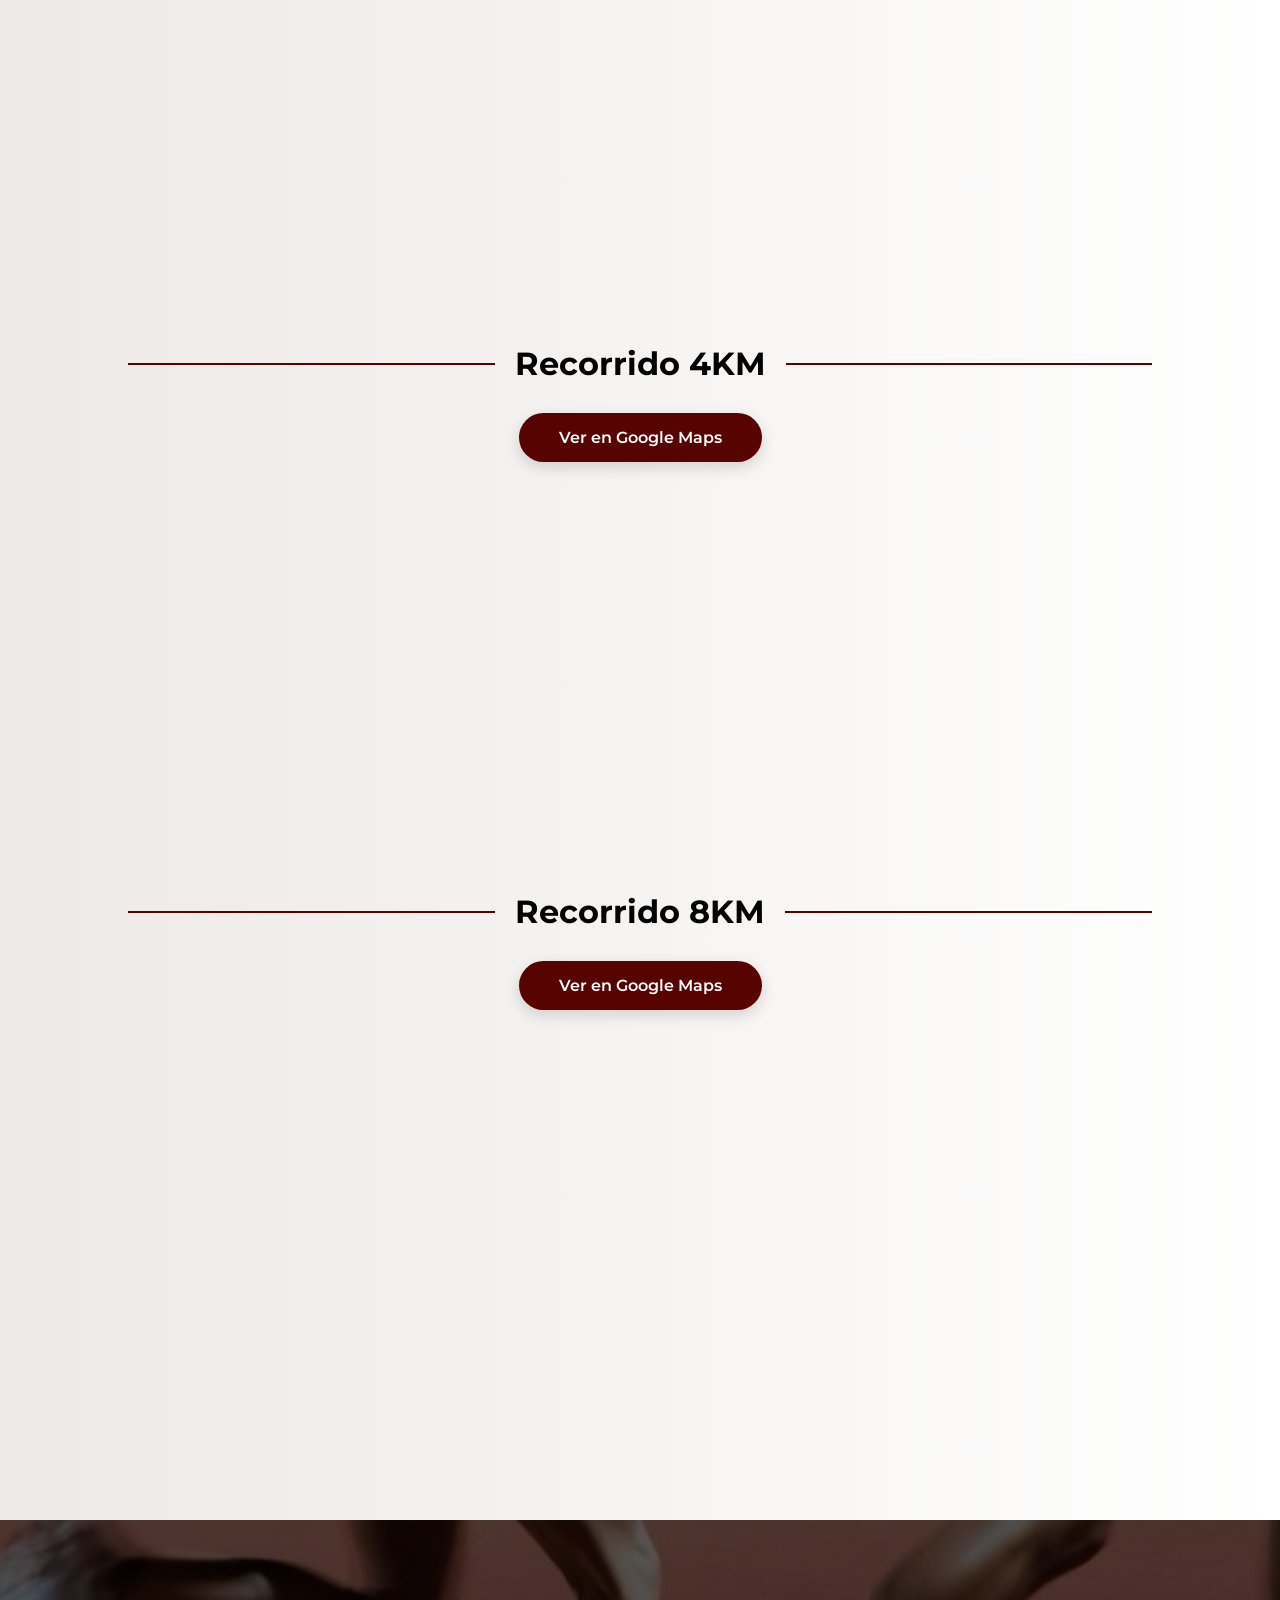
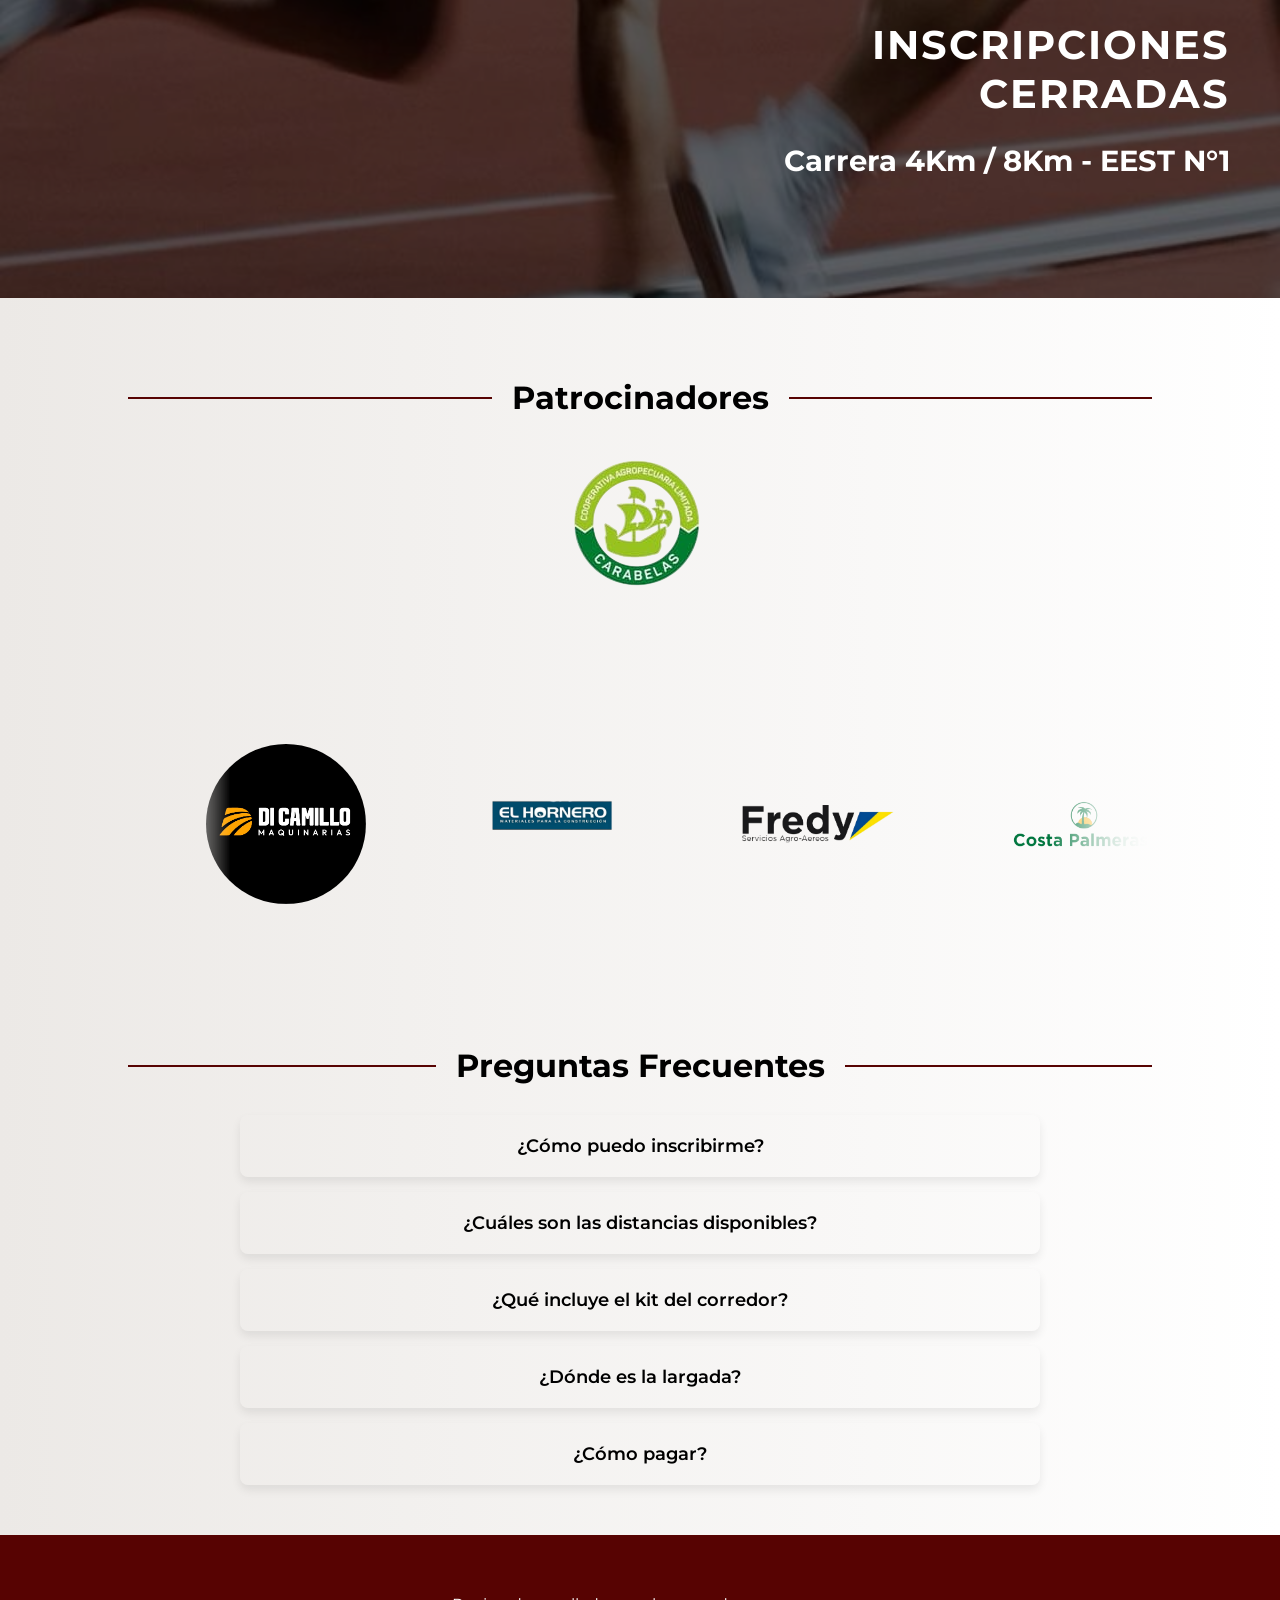
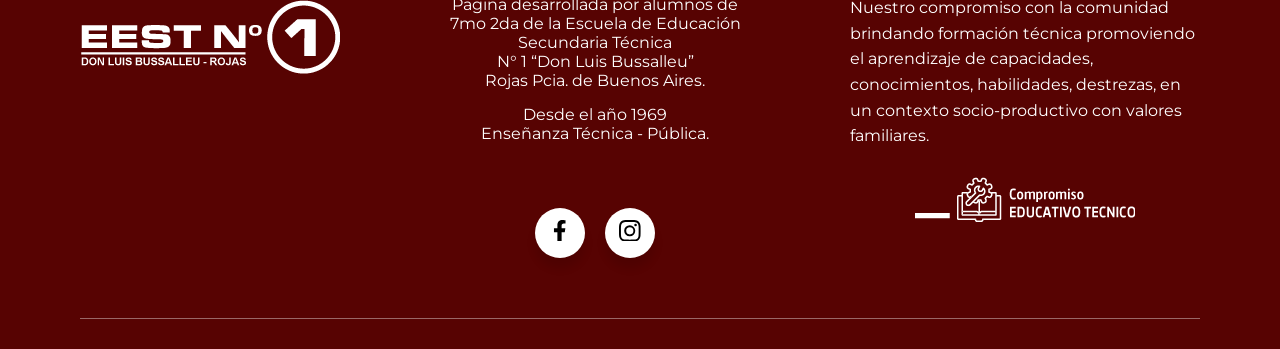
==== commit ff5b7275: "Puse la pagina del deslinde a mano" ====
--- a/index.html
+++ b/index.html
@@ -23,6 +23,7 @@
         <li><a href="#evento">Evento</a></li>
         <li><a href="#ubicacion">Ubicación</a></li>
         <li><a href="#recorridos">Recorridos</a></li>
+        <li><a href="pago/p1.html">Deslinde</a></li>
     </ul>
     <div class="hamburger">
             <span></span>
